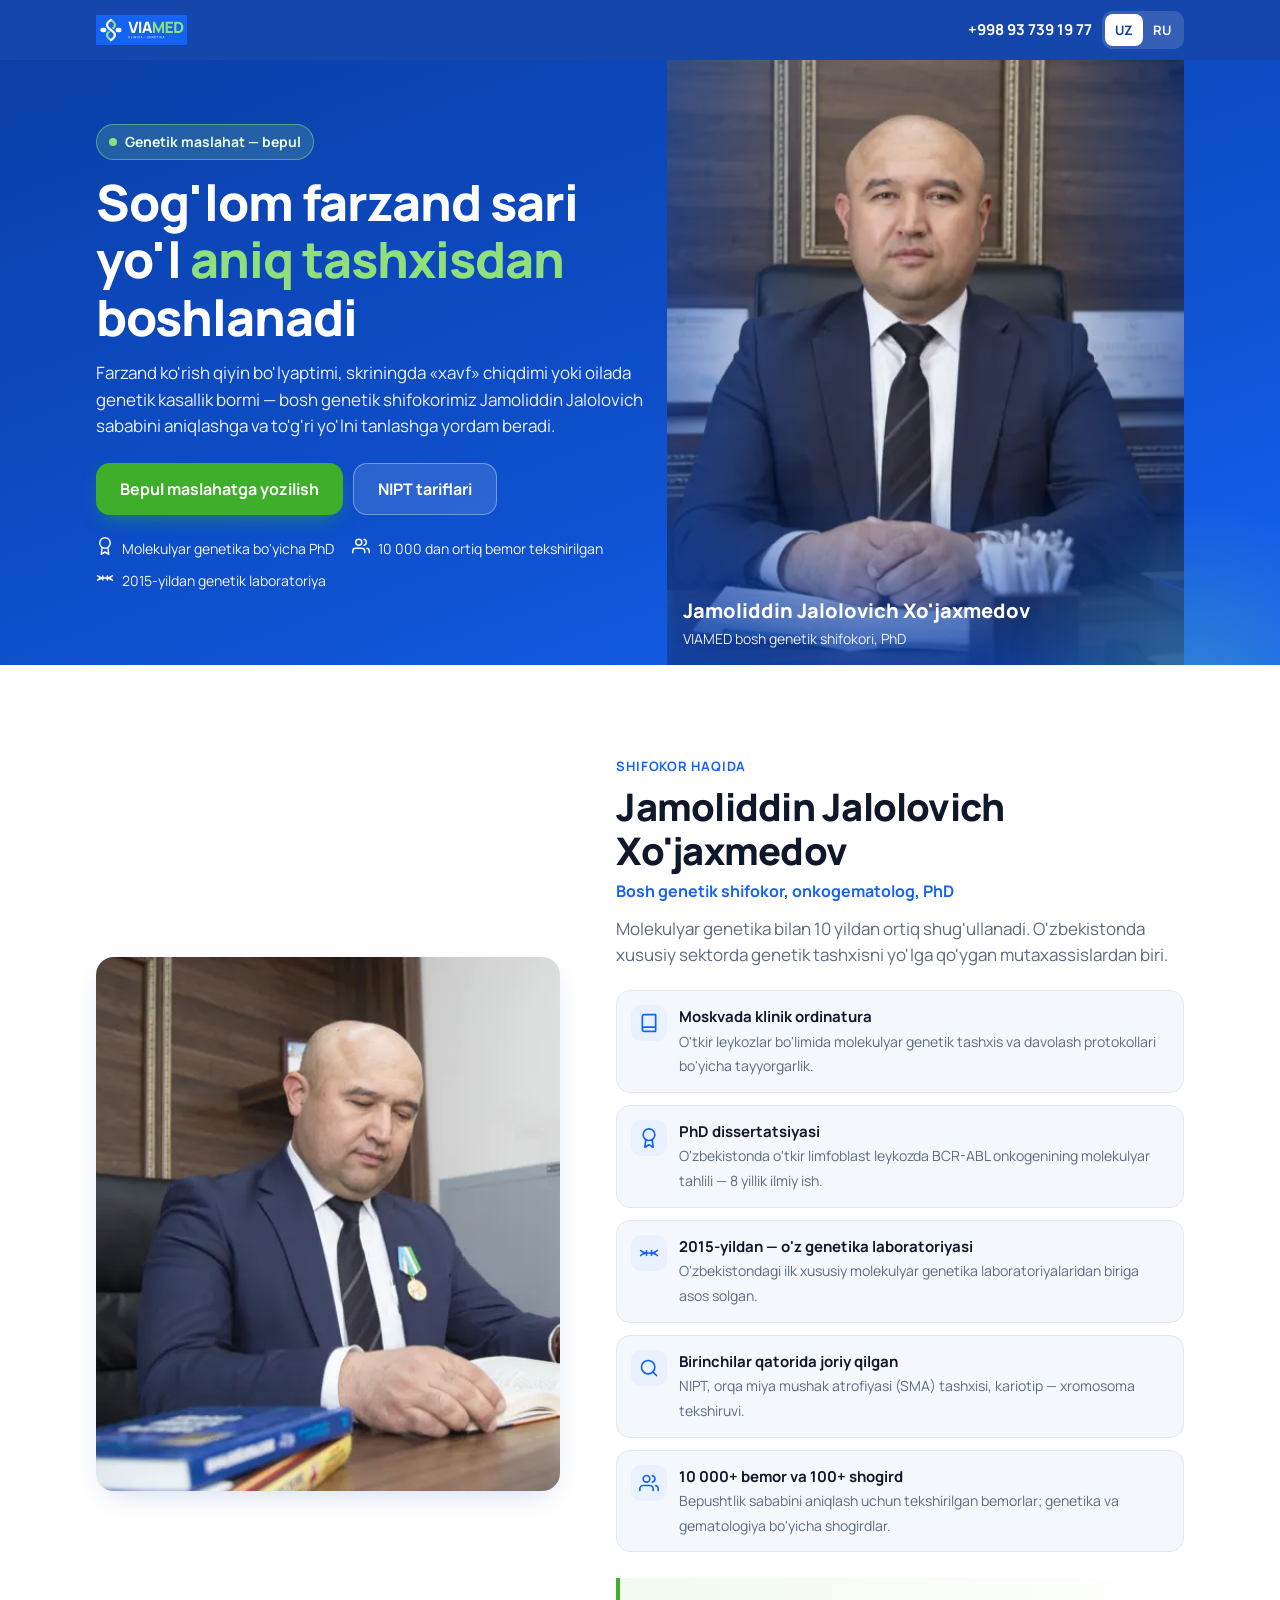
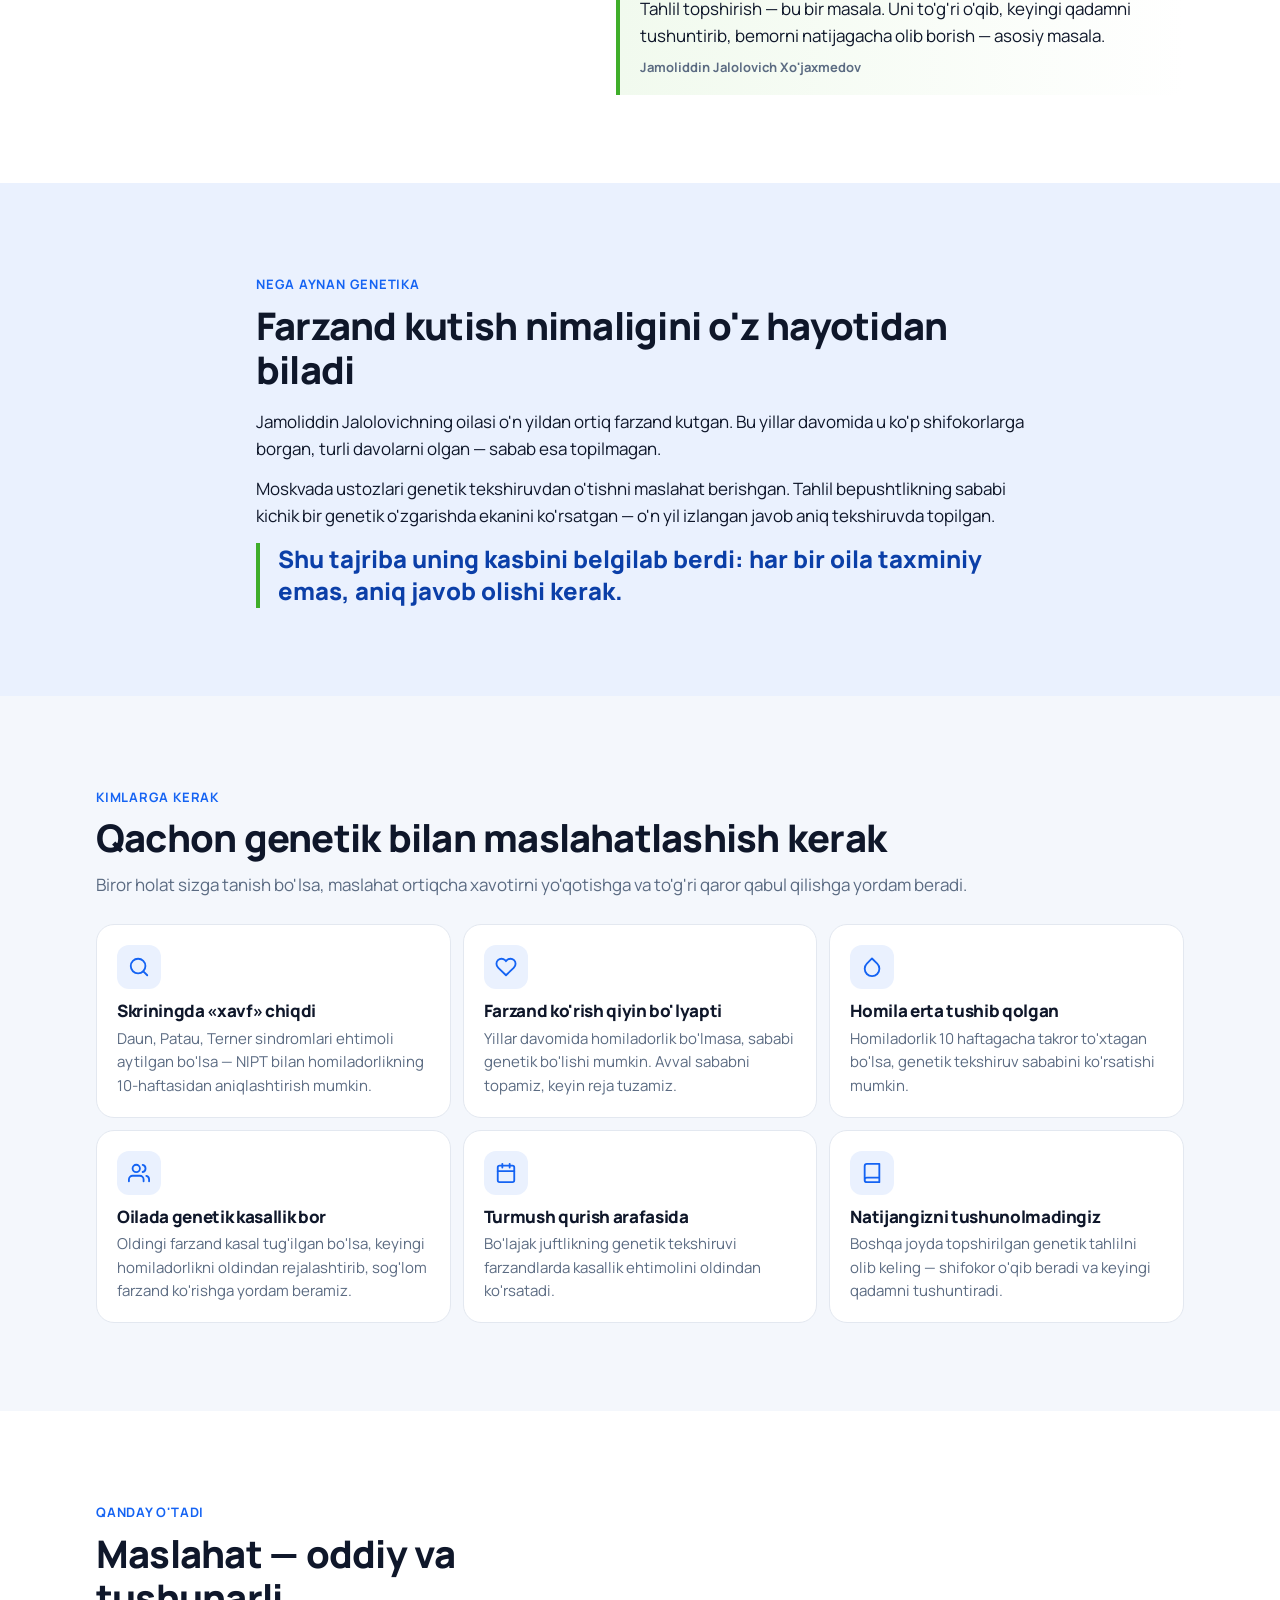
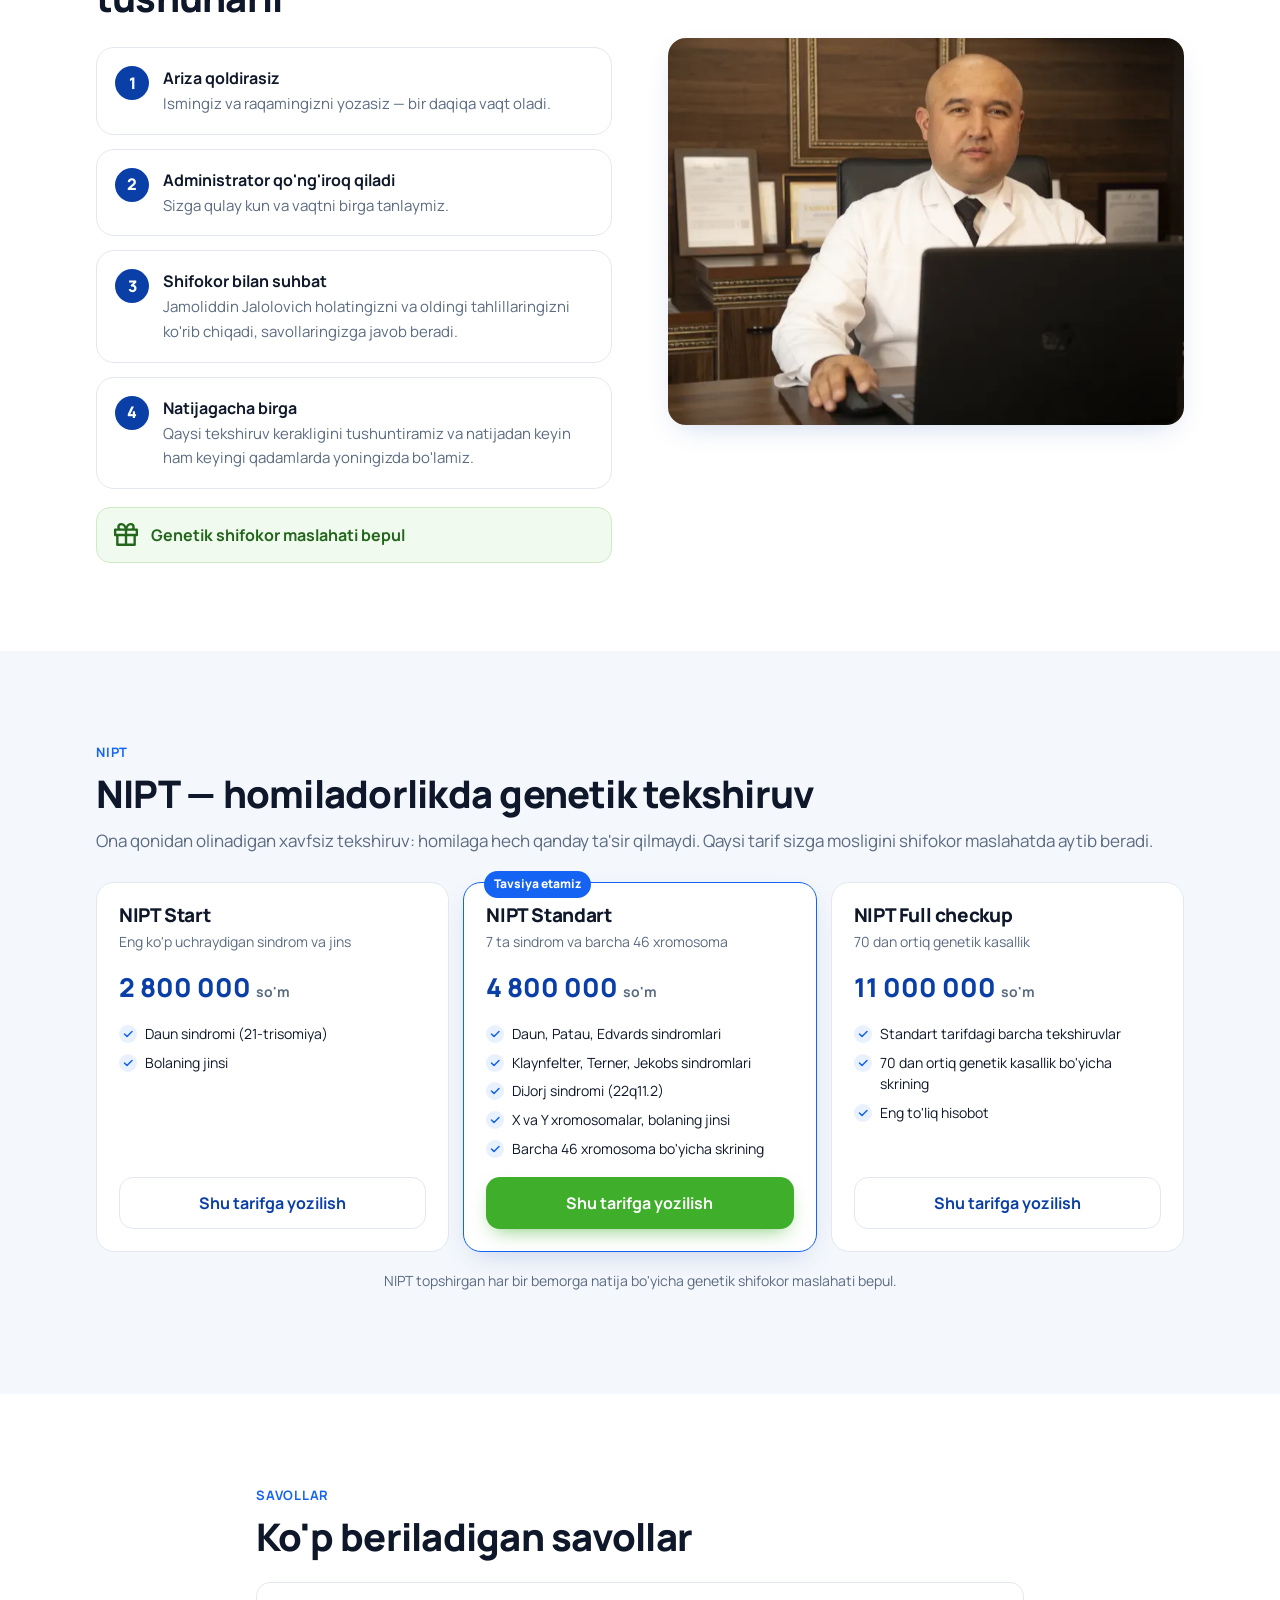
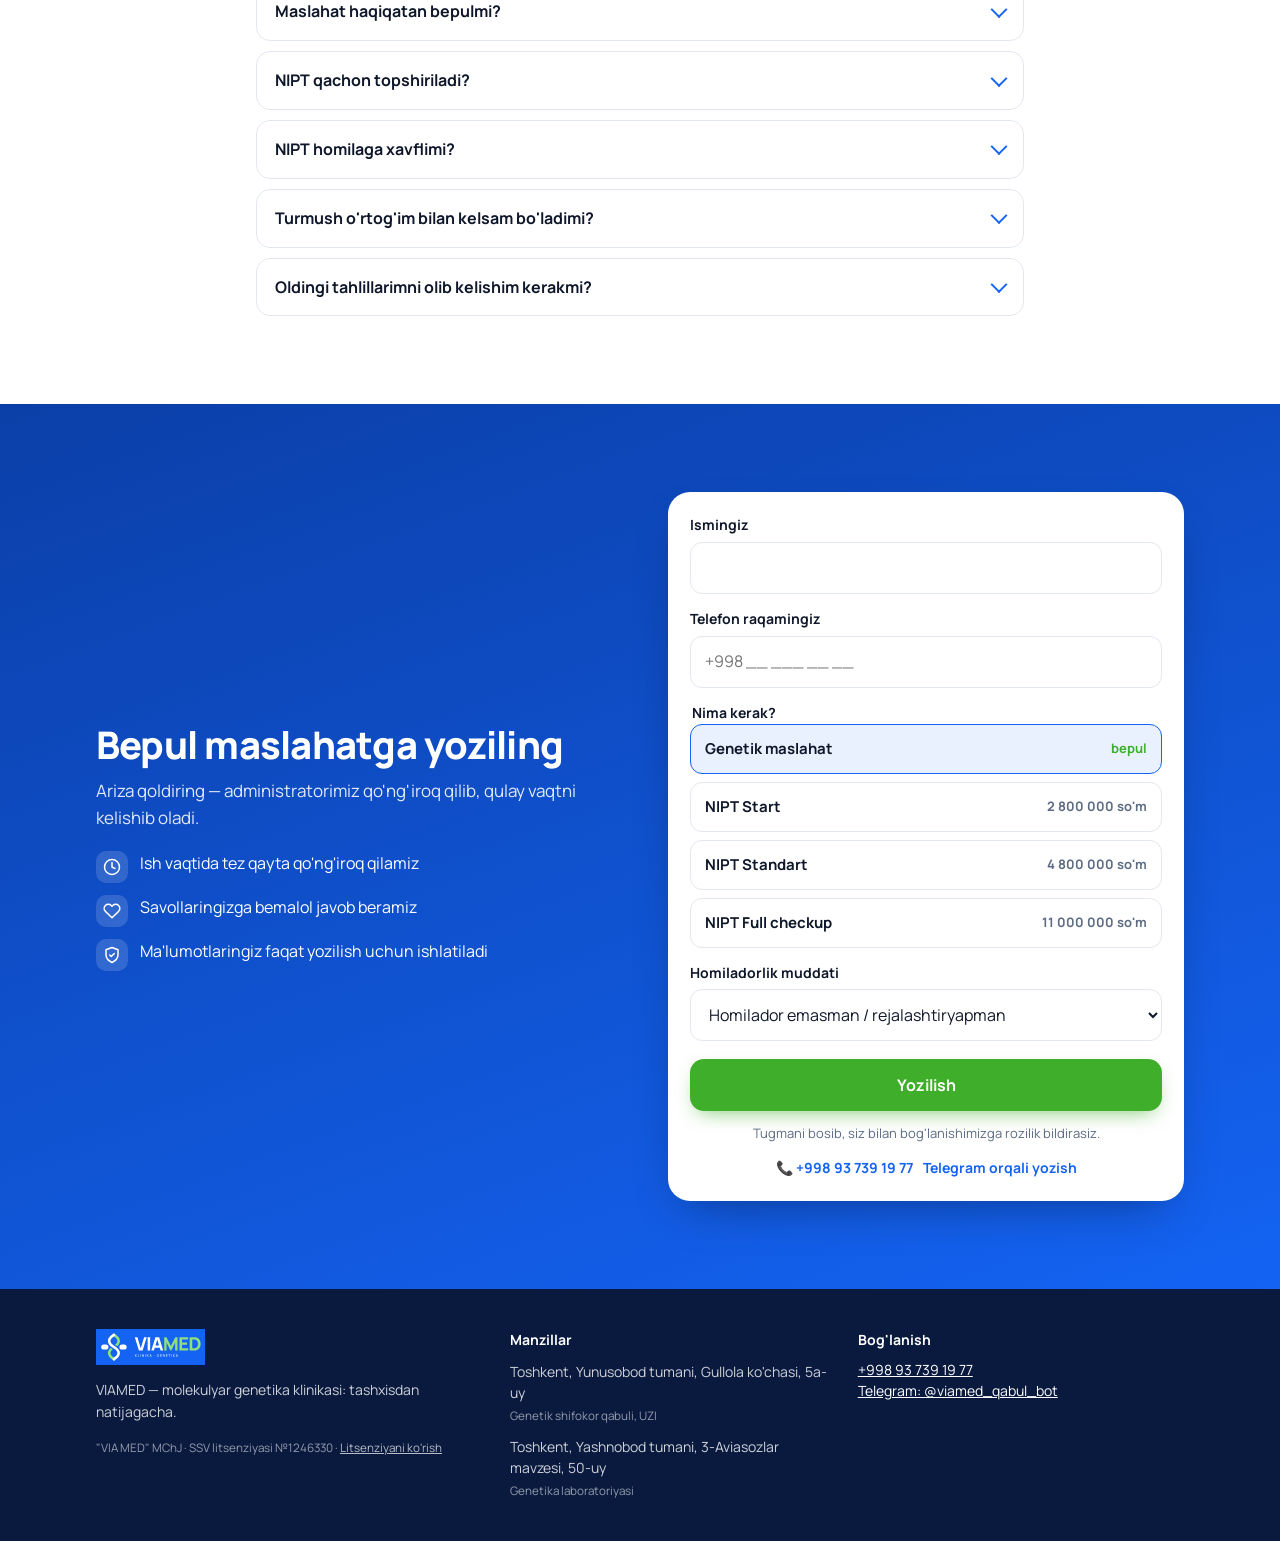
==== genetik/index.html @ ebda7f3e "Genetik maslahat landing (shifokor ko'rib chiqishi uchun, noindex) Co-Authored-By: Claude Opus 5.5 <" ====
<!doctype html>
<html lang="uz">
<head>
<meta charset="utf-8">
<meta name="viewport" content="width=device-width,initial-scale=1,viewport-fit=cover">
<title>Bepul genetik maslahat va NIPT | VIAMED</title>
<meta name="description" content="Bosh genetik shifokor Jamoliddin Jalolovich Xo'jaxmedov bilan bepul genetik maslahat. Homiladorlikda NIPT — ona qonidan olinadigan xavfsiz genetik tekshiruv.">
<meta name="robots" content="noindex, nofollow">
<meta name="theme-color" content="#0B3FA8">
<meta property="og:type" content="website">
<meta property="og:title" content="Bepul genetik maslahat — VIAMED">
<meta property="og:description" content="Bosh genetik shifokor bilan maslahat va NIPT tekshiruviga yoziling.">
<meta property="og:image" content="https://viamed-clinic.github.io/genetik/img/og.jpg">
<link rel="icon" href="favicon.svg" type="image/svg+xml">
<link rel="preload" as="font" type="font/woff2" href="fonts/manrope-latin-800-normal.woff2" crossorigin>
<link rel="preload" as="image" href="img/jj-coat-600.webp" media="(max-width:959px)">
<link rel="stylesheet" href="styles.css">
</head>
<body>

<header class="top">
  <div class="wrap">
    <a class="logo" href="#" aria-label="VIAMED"><img src="viamed-logo-gorizontal-oq.svg" alt="VIAMED" width="92" height="30"></a>
    <div class="top-r">
      <a class="top-phone" href="tel:+998937391977">+998 93 739 19 77</a>
      <div class="lang" role="group" aria-label="Til / Язык">
        <button type="button" data-lang="uz" aria-pressed="true">UZ</button>
        <button type="button" data-lang="ru" aria-pressed="false">RU</button>
      </div>
    </div>
  </div>
</header>

<main>
<section class="hero">
  <div class="wrap hero-grid">
    <div class="hero-photo">
      <picture>
        <source media="(min-width:960px)" srcset="img/jj-desk-900.webp 900w, img/jj-desk-1600.webp 1600w" sizes="50vw">
        <img src="img/jj-coat-600.webp" srcset="img/jj-coat-600.webp 600w, img/jj-coat-900.webp 900w" sizes="100vw" alt="" data-i18n-alt="photo_alt" width="600" height="974" fetchpriority="high">
      </picture>
      <div class="hero-name"><b data-i18n="full_name"></b><span data-i18n="hero_role"></span></div>
    </div>
    <div class="hero-copy">
      <span class="badge-free"><i></i><span data-i18n="hero_badge"></span></span>
      <h1 data-i18n-html="hero_h1"></h1>
      <p class="sub" data-i18n="hero_sub"></p>
      <div class="hero-cta">
        <a class="btn btn-primary" href="#yozilish" data-plan="consult" data-i18n="cta_consult"></a>
        <a class="btn btn-ghost" href="#nipt" data-i18n="cta_nipt"></a>
      </div>
      <ul class="hero-facts" data-i18n-list="hero_facts"></ul>
    </div>
  </div>
</section>

<section class="doc" id="shifokor">
  <div class="wrap doc-grid">
    <div class="doc-photo"><img src="img/jj-reading-700.webp" srcset="img/jj-reading-700.webp 700w, img/jj-reading-1200.webp 1200w" sizes="(min-width:960px) 45vw, 100vw" alt="" data-i18n-alt="photo_alt" loading="lazy" width="700" height="513"></div>
    <div>
      <span class="eyebrow" data-i18n="doc_eyebrow"></span>
      <h2 style="margin-top:8px" data-i18n="full_name"></h2>
      <p class="doc-title" data-i18n="doc_title"></p>
      <p class="lead" data-i18n="doc_lead"></p>
      <ul class="creds" id="creds"></ul>
      <blockquote class="quote" id="quote" hidden><span data-i18n="doc_quote"></span><small data-i18n="doc_quote_by"></small></blockquote>
    </div>
  </div>
</section>

<section class="story" id="tarix">
  <div class="wrap story-in">
    <span class="eyebrow" data-i18n="story_eyebrow"></span>
    <h2 style="margin-top:8px" data-i18n="story_h2"></h2>
    <div class="story-text" id="story"></div>
  </div>
</section>

<section class="who" id="kimga">
  <div class="wrap">
    <span class="eyebrow" data-i18n="who_eyebrow"></span>
    <h2 style="margin-top:8px" data-i18n="who_h2"></h2>
    <p class="lead" data-i18n="who_lead"></p>
    <div class="cards" id="who-cards"></div>
  </div>
</section>

<section class="consult" id="maslahat">
  <div class="wrap consult-grid">
    <div>
      <span class="eyebrow" data-i18n="steps_eyebrow"></span>
      <h2 style="margin-top:8px" data-i18n="steps_h2"></h2>
      <ol class="steps" id="steps"></ol>
      <div class="free-box">
        <svg width="26" height="26" viewBox="0 0 24 24" fill="none" stroke="currentColor" stroke-width="2.2" stroke-linecap="round" stroke-linejoin="round" aria-hidden="true"><path d="M20 12v9H4v-9M2 7h20v5H2zM12 21V7M12 7H7.5a2.5 2.5 0 1 1 0-5C11 2 12 7 12 7zM12 7h4.5a2.5 2.5 0 1 0 0-5C13 2 12 7 12 7z"/></svg>
        <span data-i18n="free_box"></span>
      </div>
    </div>
    <div class="consult-photo"><img src="img/jj-laptop-700.webp" srcset="img/jj-laptop-700.webp 700w, img/jj-laptop-1200.webp 1200w" sizes="(min-width:960px) 45vw, 100vw" alt="" data-i18n-alt="photo_alt" loading="lazy" width="700" height="572"></div>
  </div>
</section>

<section class="plans" id="nipt">
  <div class="wrap">
    <span class="eyebrow">NIPT</span>
    <h2 style="margin-top:8px" data-i18n="plans_h2"></h2>
    <p class="lead" data-i18n="plans_lead"></p>
    <div class="plan-grid" id="plan-grid"></div>
    <p class="plans-note" data-i18n="plans_note"></p>
  </div>
</section>

<section class="faq" id="savollar">
  <div class="wrap" style="max-width:800px">
    <span class="eyebrow" data-i18n="faq_eyebrow"></span>
    <h2 style="margin-top:8px" data-i18n="faq_h2"></h2>
    <div class="faq-list" id="faq"></div>
  </div>
</section>

<section class="book" id="yozilish">
  <div class="wrap book-grid">
    <div>
      <h2 data-i18n="form_h2"></h2>
      <p class="lead" data-i18n="form_lead"></p>
      <ul class="book-points" data-i18n-list="form_points"></ul>
    </div>
    <div class="form" id="form-box">
      <form id="lead-form" novalidate>
        <div class="alert" id="form-alert" role="alert"></div>
        <div class="field" id="f-name">
          <label for="name" data-i18n="f_name"></label>
          <input id="name" name="name" autocomplete="given-name" maxlength="80" required>
          <span class="err" data-i18n="e_name"></span>
        </div>
        <div class="field" id="f-phone">
          <label for="phone" data-i18n="f_phone"></label>
          <input id="phone" name="phone" type="tel" inputmode="tel" autocomplete="tel" placeholder="+998 __ ___ __ __" maxlength="19" required>
          <span class="err" data-i18n="e_phone"></span>
        </div>
        <fieldset class="field">
          <legend data-i18n="f_plan"></legend>
          <div class="chips" id="plan-chips"></div>
        </fieldset>
        <div class="field">
          <label for="week" data-i18n="f_week"></label>
          <select id="week" name="week"></select>
        </div>
        <div class="hp" aria-hidden="true"><label>Website <input name="website" tabindex="-1" autocomplete="off"></label></div>
        <button class="btn btn-primary" type="submit" id="submit" data-i18n="f_submit"></button>
        <p class="note" data-i18n="f_note"></p>
      </form>
      <div class="form-msg" role="status" aria-live="polite">
        <div class="ok"><svg width="34" height="34" viewBox="0 0 24 24" fill="none" stroke="currentColor" stroke-width="2.6" stroke-linecap="round" stroke-linejoin="round" aria-hidden="true"><path d="M5 12l5 5L20 7"/></svg></div>
        <h3 id="ok-title"></h3>
        <p data-i18n="ok_text"></p>
      </div>
      <div class="form-alt">
        <a href="tel:+998937391977">📞 +998 93 739 19 77</a>
        <a href="https://t.me/viamed_qabul_bot?start=genetik" target="_blank" rel="noopener" data-i18n="alt_tg"></a>
      </div>
    </div>
  </div>
</section>
</main>

<footer>
  <div class="wrap f-grid">
    <div>
      <img src="viamed-logo-gorizontal-oq.svg" alt="VIAMED" width="110" height="36" style="height:36px;width:auto" loading="lazy">
      <p data-i18n="foot_about"></p>
      <small>"VIA MED" MChJ · <span data-i18n="foot_license"></span> №1246330 · <a href="../landing/litsenziya.pdf" target="_blank" rel="noopener" data-i18n="foot_license_link"></a></small>
    </div>
    <div class="addr" id="addr"></div>
    <div>
      <b data-i18n="foot_contact"></b>
      <p style="margin:8px 0 0"><a href="tel:+998937391977">+998 93 739 19 77</a><br><a href="https://t.me/viamed_qabul_bot?start=genetik" target="_blank" rel="noopener">Telegram: @viamed_qabul_bot</a></p>
    </div>
  </div>
</footer>

<div class="sticky" id="sticky">
  <a class="btn btn-call" href="tel:+998937391977" aria-label="Qo'ng'iroq"><svg width="22" height="22" viewBox="0 0 24 24" fill="none" stroke="currentColor" stroke-width="2.2" stroke-linecap="round" stroke-linejoin="round" aria-hidden="true"><path d="M22 16.9v3a2 2 0 0 1-2.2 2 19.8 19.8 0 0 1-8.6-3.1 19.5 19.5 0 0 1-6-6A19.8 19.8 0 0 1 2.1 4.2 2 2 0 0 1 4.1 2h3a2 2 0 0 1 2 1.7c.1.9.4 1.8.7 2.7a2 2 0 0 1-.5 2.1L8 9.8a16 16 0 0 0 6 6l1.3-1.3a2 2 0 0 1 2.1-.4c.9.3 1.8.6 2.7.7a2 2 0 0 1 1.7 2z"/></svg></a>
  <a class="btn btn-primary" href="#yozilish" data-plan="consult" data-i18n="sticky_cta"></a>
</div>

<script>window.REVIEW_MODE=true /* shifokor ko'rib chiqishi uchun: forma ariza yubormaydi. Tasdiqdan keyin olib tashlang */</script>
<script src="content.js"></script>
<script src="app.js"></script>
</body>
</html>
---- genetik/styles.css ----
@font-face{font-family:Manrope;font-weight:400;font-display:swap;src:url(fonts/manrope-latin-400-normal.woff2) format("woff2");unicode-range:U+0000-00FF,U+0131,U+0152-0153,U+02BB-02BC,U+02C6,U+02DA,U+02DC,U+2000-206F,U+20AC,U+2122,U+2191,U+2193,U+2212,U+2215}
@font-face{font-family:Manrope;font-weight:700;font-display:swap;src:url(fonts/manrope-latin-700-normal.woff2) format("woff2");unicode-range:U+0000-00FF,U+0131,U+0152-0153,U+02BB-02BC,U+02C6,U+02DA,U+02DC,U+2000-206F,U+20AC,U+2122,U+2191,U+2193,U+2212,U+2215}
@font-face{font-family:Manrope;font-weight:800;font-display:swap;src:url(fonts/manrope-latin-800-normal.woff2) format("woff2");unicode-range:U+0000-00FF,U+0131,U+0152-0153,U+02BB-02BC,U+02C6,U+02DA,U+02DC,U+2000-206F,U+20AC,U+2122,U+2191,U+2193,U+2212,U+2215}
@font-face{font-family:Manrope;font-weight:400;font-display:swap;src:url(fonts/manrope-cyrillic-400-normal.woff2) format("woff2");unicode-range:U+0301,U+0400-045F,U+0490-0491,U+04B0-04B1,U+2116}
@font-face{font-family:Manrope;font-weight:700;font-display:swap;src:url(fonts/manrope-cyrillic-700-normal.woff2) format("woff2");unicode-range:U+0301,U+0400-045F,U+0490-0491,U+04B0-04B1,U+2116}
@font-face{font-family:Manrope;font-weight:800;font-display:swap;src:url(fonts/manrope-cyrillic-800-normal.woff2) format("woff2");unicode-range:U+0301,U+0400-045F,U+0490-0491,U+04B0-04B1,U+2116}

:root{--navy:#0B3FA8;--blue:#1463F3;--green:#3FAE2A;--mint:#8FE07C;--ink:#0F172A;--muted:#5B6B82;--line:#E3E8F0;--soft:#F4F7FC;--tint:#EAF1FE;--r:18px;--shadow:0 10px 30px -12px rgba(11,63,168,.25)}
*{box-sizing:border-box}
html{scroll-behavior:smooth;-webkit-text-size-adjust:100%}
body{margin:0;font-family:Manrope,system-ui,-apple-system,"Segoe UI",sans-serif;color:var(--ink);background:#fff;line-height:1.55;font-size:16px}
img{max-width:100%;display:block}
a{color:var(--blue)}
.wrap{max-width:1120px;margin:0 auto;padding:0 16px}
h1,h2,h3{line-height:1.15;margin:0;letter-spacing:-.02em}
h2{font-size:clamp(26px,5.2vw,38px);font-weight:800}
.eyebrow{display:inline-block;font-size:13px;font-weight:700;letter-spacing:.06em;text-transform:uppercase;color:var(--blue)}
.lead{color:var(--muted);font-size:17px;margin:12px 0 0}
section{padding:64px 0}
.btn{display:inline-flex;align-items:center;justify-content:center;gap:8px;min-height:52px;padding:0 24px;border-radius:14px;border:0;font:inherit;font-weight:700;font-size:16px;cursor:pointer;text-decoration:none;transition:transform .15s,box-shadow .15s,background .15s}
.btn:active{transform:translateY(1px)}
.btn-primary{background:var(--green);color:#fff;box-shadow:0 8px 20px -8px rgba(63,174,42,.7)}
.btn-primary:hover{background:#369624}
.btn-ghost{background:rgba(255,255,255,.12);color:#fff;border:1px solid rgba(255,255,255,.35)}
.btn-ghost:hover{background:rgba(255,255,255,.2)}
.btn-outline{background:#fff;color:var(--navy);border:1.5px solid var(--line)}
.btn-outline:hover{border-color:var(--blue)}
:focus-visible{outline:3px solid var(--mint);outline-offset:2px}

/* header */
.top{position:sticky;top:0;z-index:20;background:rgba(11,63,168,.96);backdrop-filter:saturate(1.4) blur(8px)}
.top .wrap{display:flex;align-items:center;justify-content:space-between;height:60px;gap:12px}
.top .logo img{height:30px;width:auto}
.top-r{display:flex;align-items:center;gap:10px}
.lang{display:flex;background:rgba(255,255,255,.14);border-radius:10px;padding:3px}
.lang button{border:0;background:none;color:#fff;font:inherit;font-size:13px;font-weight:700;padding:6px 10px;border-radius:8px;cursor:pointer;min-height:32px}
.lang button[aria-pressed=true]{background:#fff;color:var(--navy)}
.top-phone{color:#fff;font-weight:700;text-decoration:none;font-size:15px;display:none}

/* hero */
.hero{background:linear-gradient(160deg,var(--navy) 0%,#0E4FCB 55%,var(--blue) 100%);color:#fff;padding:0;overflow:hidden;position:relative}
.hero::after{content:"";position:absolute;inset:auto -10% -40% auto;width:420px;height:420px;border-radius:50%;background:radial-gradient(circle,rgba(143,224,124,.25),transparent 65%);pointer-events:none}
.hero-grid{display:grid;gap:0}
.hero-photo{position:relative;margin:0 -16px;height:min(46vh,380px);overflow:hidden}
.hero-photo img{width:100%;height:100%;object-fit:cover;object-position:50% 12%}
.hero-photo::after{content:"";position:absolute;inset:0;background:linear-gradient(180deg,transparent 55%,rgba(11,63,168,.95) 100%)}
.hero-name{position:absolute;left:16px;right:16px;bottom:14px;z-index:1}
.hero-name b{display:block;font-size:20px;font-weight:800}
.hero-name span{font-size:14px;opacity:.9}
.hero-copy{padding:22px 0 40px;position:relative;z-index:1}
.badge-free{display:inline-flex;align-items:center;gap:8px;background:rgba(143,224,124,.18);border:1px solid rgba(143,224,124,.5);color:#E9FFE3;font-weight:700;font-size:14px;padding:6px 12px;border-radius:999px}
.badge-free i{width:8px;height:8px;border-radius:50%;background:var(--mint);display:inline-block}
.hero h1{font-size:clamp(27px,7vw,50px);font-weight:800;margin:14px 0 0}
.hero h1 em{font-style:normal;color:var(--mint)}
.hero p.sub{font-size:17px;opacity:.92;margin:14px 0 0;max-width:560px}
.hero-cta{display:flex;flex-direction:column;gap:10px;margin-top:24px}
.hero-facts{display:flex;flex-wrap:wrap;gap:8px 18px;margin:22px 0 0;padding:0;list-style:none;font-size:14px;opacity:.95}
.hero-facts li{display:flex;align-items:center;gap:8px}
.hero-facts svg{flex:none}

/* doctor */
.doc{background:#fff}
.doc-grid{display:grid;gap:28px}
.doc-photo{border-radius:var(--r);overflow:hidden;box-shadow:var(--shadow);aspect-ratio:4/3.3}
.doc-photo img{width:100%;height:100%;object-fit:cover;object-position:40% 30%}
.creds{display:grid;gap:12px;margin:22px 0 0;padding:0;list-style:none}
.creds li{display:flex;gap:12px;align-items:flex-start;background:var(--soft);border:1px solid var(--line);border-radius:14px;padding:14px}
.creds .ic{flex:none;width:36px;height:36px;border-radius:10px;background:var(--tint);display:grid;place-items:center;color:var(--blue)}
.creds b{display:block;font-size:15px}
.creds span{font-size:14px;color:var(--muted)}
.quote{margin:26px 0 0;padding:18px 20px;border-left:4px solid var(--green);background:linear-gradient(90deg,#F1FAEE,transparent);border-radius:0 14px 14px 0;font-size:17px;font-weight:500}
.quote small{display:block;margin-top:8px;color:var(--muted);font-size:13px;font-weight:700}

.doc-title{margin:6px 0 0;font-weight:700;color:var(--blue)}

/* story */
.story{background:var(--tint)}
.story-in{max-width:800px}
.story-text{margin-top:18px;display:grid;gap:14px;font-size:17px}
.story-text p{margin:0}
.story-text .pull{font-size:clamp(19px,4.4vw,24px);font-weight:800;color:var(--navy);line-height:1.35;padding-left:18px;border-left:4px solid var(--green)}

/* who */
.who{background:var(--soft)}
.cards{display:grid;gap:12px;margin-top:26px}
.card{background:#fff;border:1px solid var(--line);border-radius:var(--r);padding:20px}
.card h3{font-size:17px;font-weight:800;margin:12px 0 6px}
.card p{margin:0;color:var(--muted);font-size:15px}
.card .ic{width:44px;height:44px;border-radius:12px;background:var(--tint);color:var(--blue);display:grid;place-items:center}

/* consult */
.steps{display:grid;gap:14px;margin:28px 0 0;padding:0;list-style:none;counter-reset:s}
.steps li{position:relative;padding:18px 18px 18px 66px;border-radius:var(--r);border:1px solid var(--line);background:#fff}
.steps li::before{counter-increment:s;content:counter(s);position:absolute;left:18px;top:18px;width:34px;height:34px;border-radius:50%;background:var(--navy);color:#fff;font-weight:800;display:grid;place-items:center}
.steps b{display:block;font-size:16px}
.steps span{color:var(--muted);font-size:15px}
.consult-grid{display:grid;gap:28px;align-items:center}
.consult-photo{border-radius:var(--r);overflow:hidden;aspect-ratio:4/3;box-shadow:var(--shadow)}
.consult-photo img{width:100%;height:100%;object-fit:cover;object-position:55% 30%}
.free-box{margin-top:18px;display:flex;gap:12px;align-items:center;background:#F1FAEE;border:1px solid #CDEBC5;border-radius:14px;padding:14px 16px;font-weight:700;color:#21661A}

/* plans */
.plans{background:var(--soft)}
.plan-grid{display:grid;gap:14px;margin-top:28px}
.plan{background:#fff;border:1.5px solid var(--line);border-radius:var(--r);padding:22px;display:flex;flex-direction:column;position:relative}
.plan.feat{border-color:var(--blue);box-shadow:var(--shadow)}
.plan .tag{position:absolute;top:-12px;left:20px;background:var(--blue);color:#fff;font-size:12px;font-weight:800;padding:4px 10px;border-radius:999px}
.plan h3{font-size:19px;font-weight:800}
.plan .tl{color:var(--muted);font-size:14px;margin-top:4px}
.plan .price{font-size:26px;font-weight:800;color:var(--navy);margin:14px 0 4px}
.plan .price small{font-size:14px;font-weight:700;color:var(--muted)}
.plan ul{list-style:none;padding:0;margin:12px 0 18px;display:grid;gap:7px;font-size:14px}
.plan li{display:flex;gap:8px}
.plan li::before{content:"";flex:none;width:18px;height:18px;margin-top:2px;border-radius:50%;background:var(--tint) url("data:image/svg+xml,%3Csvg xmlns='http://www.w3.org/2000/svg' viewBox='0 0 24 24' fill='none' stroke='%231463F3' stroke-width='3' stroke-linecap='round' stroke-linejoin='round'%3E%3Cpath d='M5 12l5 5L20 7'/%3E%3C/svg%3E") center/12px no-repeat}
.plan .btn{margin-top:auto}
.plans-note{margin-top:18px;color:var(--muted);font-size:14px;text-align:center}

/* faq */
.faq-list{margin-top:24px;display:grid;gap:10px}
details{border:1px solid var(--line);border-radius:14px;background:#fff}
summary{cursor:pointer;list-style:none;padding:16px 48px 16px 18px;font-weight:700;position:relative}
summary::-webkit-details-marker{display:none}
summary::after{content:"";position:absolute;right:18px;top:50%;width:10px;height:10px;border-right:2.5px solid var(--blue);border-bottom:2.5px solid var(--blue);transform:translateY(-70%) rotate(45deg);transition:transform .2s}
details[open] summary::after{transform:translateY(-30%) rotate(-135deg)}
details p{margin:0;padding:0 18px 16px;color:var(--muted)}

/* form */
.book{background:linear-gradient(160deg,var(--navy),var(--blue));color:#fff}
.book-grid{display:grid;gap:26px}
.book h2{color:#fff}
.book .lead{color:rgba(255,255,255,.88)}
.form{background:#fff;color:var(--ink);border-radius:22px;padding:22px;box-shadow:0 20px 50px -20px rgba(0,0,0,.4)}
.field{display:grid;gap:6px;margin-bottom:14px}
.field label,.field legend{font-weight:700;font-size:14px}
.field input,.field select{width:100%;min-height:52px;border:1.5px solid var(--line);border-radius:12px;padding:0 14px;font:inherit;font-size:16px;color:var(--ink);background:#fff}
.field input:focus,.field select:focus{border-color:var(--blue);outline:none;box-shadow:0 0 0 4px var(--tint)}
.field .err{color:#C62828;font-size:13px;display:none}
.field.bad input{border-color:#E57373}
.field.bad .err{display:block}
fieldset.field{border:0;padding:0;margin:0 0 14px}
.chips{display:grid;gap:8px}
.chip{position:relative}
.chip input{position:absolute;opacity:0;inset:0;width:100%;height:100%;margin:0;cursor:pointer}
.chip span{display:flex;align-items:center;justify-content:space-between;gap:10px;min-height:50px;padding:10px 14px;border:1.5px solid var(--line);border-radius:12px;font-weight:700;font-size:15px}
.chip span small{font-weight:700;color:var(--muted);font-size:13px;white-space:nowrap}
.chip input:checked+span{border-color:var(--blue);background:var(--tint)}
.chip input:focus-visible+span{outline:3px solid var(--mint);outline-offset:2px}
.chip .free{color:var(--green)}
.hp{position:absolute;left:-9999px;width:1px;height:1px;overflow:hidden}
.form .btn{width:100%;margin-top:4px}
.form .note{font-size:13px;color:var(--muted);margin:12px 0 0;text-align:center}
.form-msg{display:none;text-align:center;padding:20px 6px}
.form-msg .ok{width:64px;height:64px;border-radius:50%;background:#EAF7E6;color:var(--green);display:grid;place-items:center;margin:0 auto 14px}
.form-msg h3{font-size:22px;font-weight:800}
.form-msg p{color:var(--muted);margin:10px 0 0}
.form.sent form{display:none}
.form.sent .form-msg{display:block}
.form-alt{margin-top:14px;display:flex;gap:10px;flex-wrap:wrap;justify-content:center;font-size:14px}
.form-alt a{font-weight:700;text-decoration:none}
.alert{display:none;margin:0 0 12px;padding:12px 14px;border-radius:12px;background:#FDECEA;color:#9B1C1C;font-size:14px}
.alert.show{display:block}

.book-points{list-style:none;padding:0;margin:20px 0 0;display:grid;gap:12px}
.book-points li{display:flex;gap:12px;align-items:flex-start}
.book-points .ic{flex:none;width:32px;height:32px;border-radius:10px;background:rgba(255,255,255,.15);display:grid;place-items:center}

/* footer */
footer{background:#0A1A3F;color:rgba(255,255,255,.8);padding:40px 0 100px;font-size:14px}
footer .f-grid{display:grid;gap:22px}
footer b{color:#fff}
footer a{color:#fff}
footer .addr{display:grid;gap:10px}
footer small{opacity:.7}

/* sticky mobile CTA */
.sticky{position:fixed;left:0;right:0;bottom:0;z-index:30;padding:10px 16px calc(10px + env(safe-area-inset-bottom));background:rgba(255,255,255,.96);border-top:1px solid var(--line);display:flex;gap:10px;transform:translateY(110%);transition:transform .25s}
.sticky.show{transform:none}
.sticky .btn{flex:1;min-height:48px}
.sticky .btn-call{flex:none;width:48px;padding:0;background:var(--tint);color:var(--navy)}

.todo{background:#FFF4C2;outline:1px dashed #C9A100}

@media (min-width:720px){
  .top-phone{display:inline}
  .hero-cta{flex-direction:row}
  .cards{grid-template-columns:repeat(2,1fr)}
  .plan-grid{grid-template-columns:repeat(3,1fr);align-items:stretch}
  .chips.two{grid-template-columns:1fr 1fr}
  footer .f-grid{grid-template-columns:1.2fr 1fr 1fr}
}
@media (min-width:960px){
  section{padding:88px 0}
  .hero-grid{grid-template-columns:1.05fr .95fr;align-items:end;min-height:600px}
  .hero-copy{padding:64px 0 72px;order:-1}
  .hero-photo{margin:0;height:auto;align-self:stretch}
  .hero-photo img{object-position:50% 20%}
  .hero-photo::after{background:linear-gradient(90deg,rgba(11,63,168,.55) 0%,transparent 30%,transparent 70%,rgba(11,63,168,.5) 100%),linear-gradient(180deg,transparent 70%,rgba(11,63,168,.85) 100%)}
  .doc-grid{grid-template-columns:.9fr 1.1fr;align-items:center;gap:56px}
  .doc-photo{aspect-ratio:4/4.6}
  .consult-grid{grid-template-columns:1fr 1fr;gap:56px}
  .cards{grid-template-columns:repeat(3,1fr)}
  .book-grid{grid-template-columns:1fr 1fr;gap:56px;align-items:center}
  .sticky{display:none}
  footer{padding-bottom:40px}
}
@media (prefers-reduced-motion:reduce){*{scroll-behavior:auto!important;transition:none!important}}
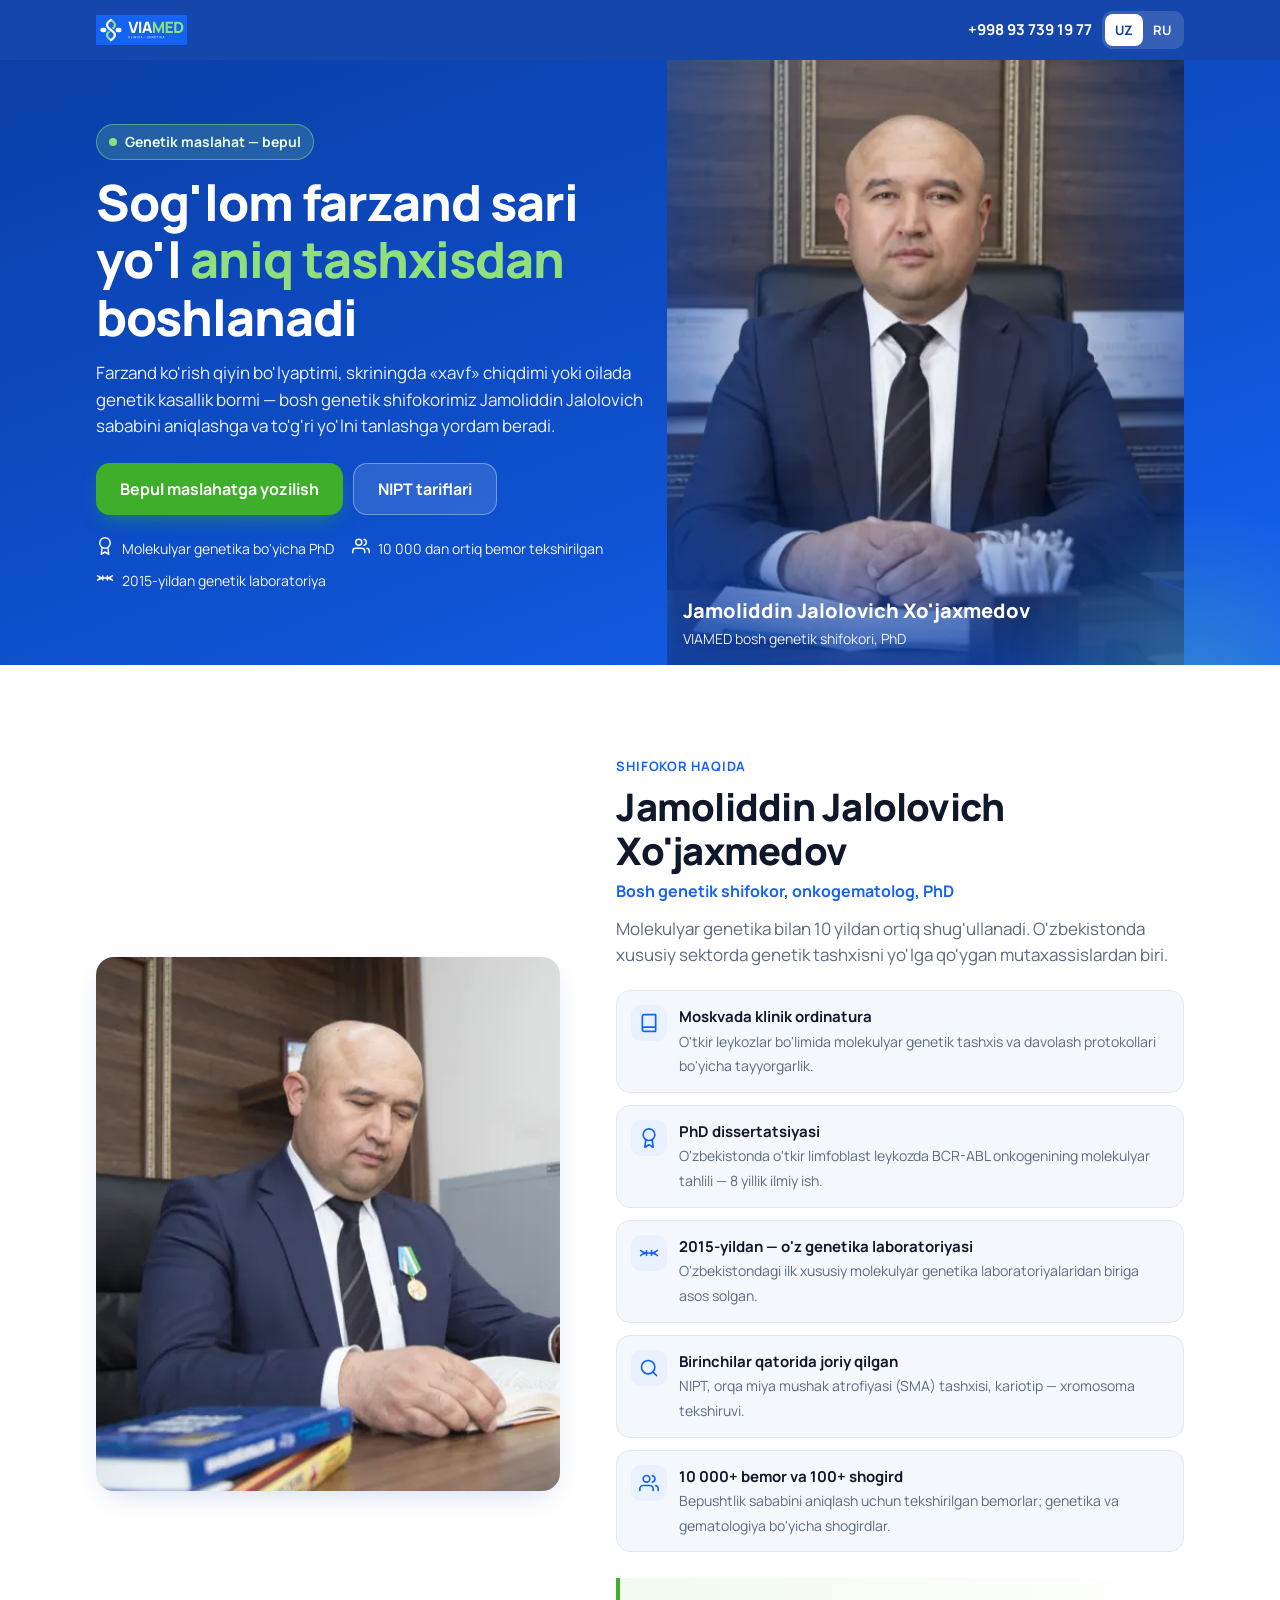
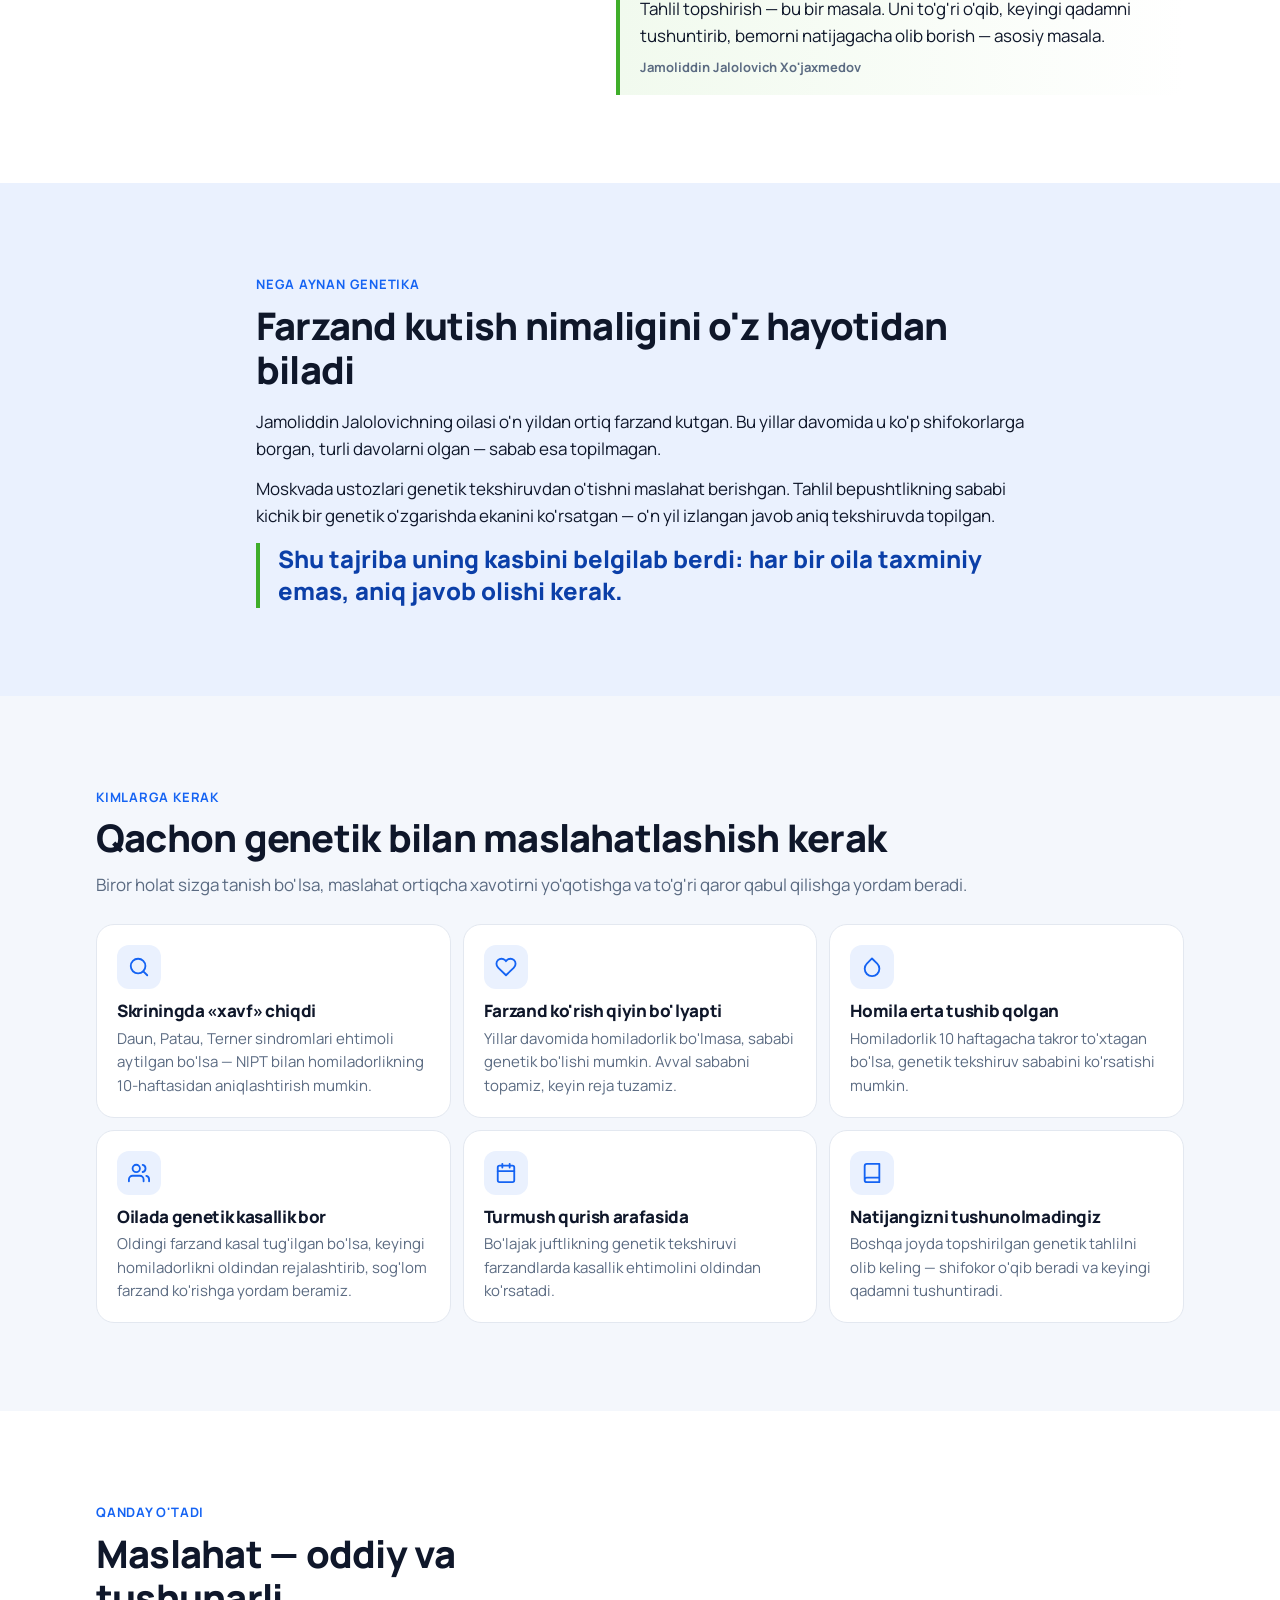
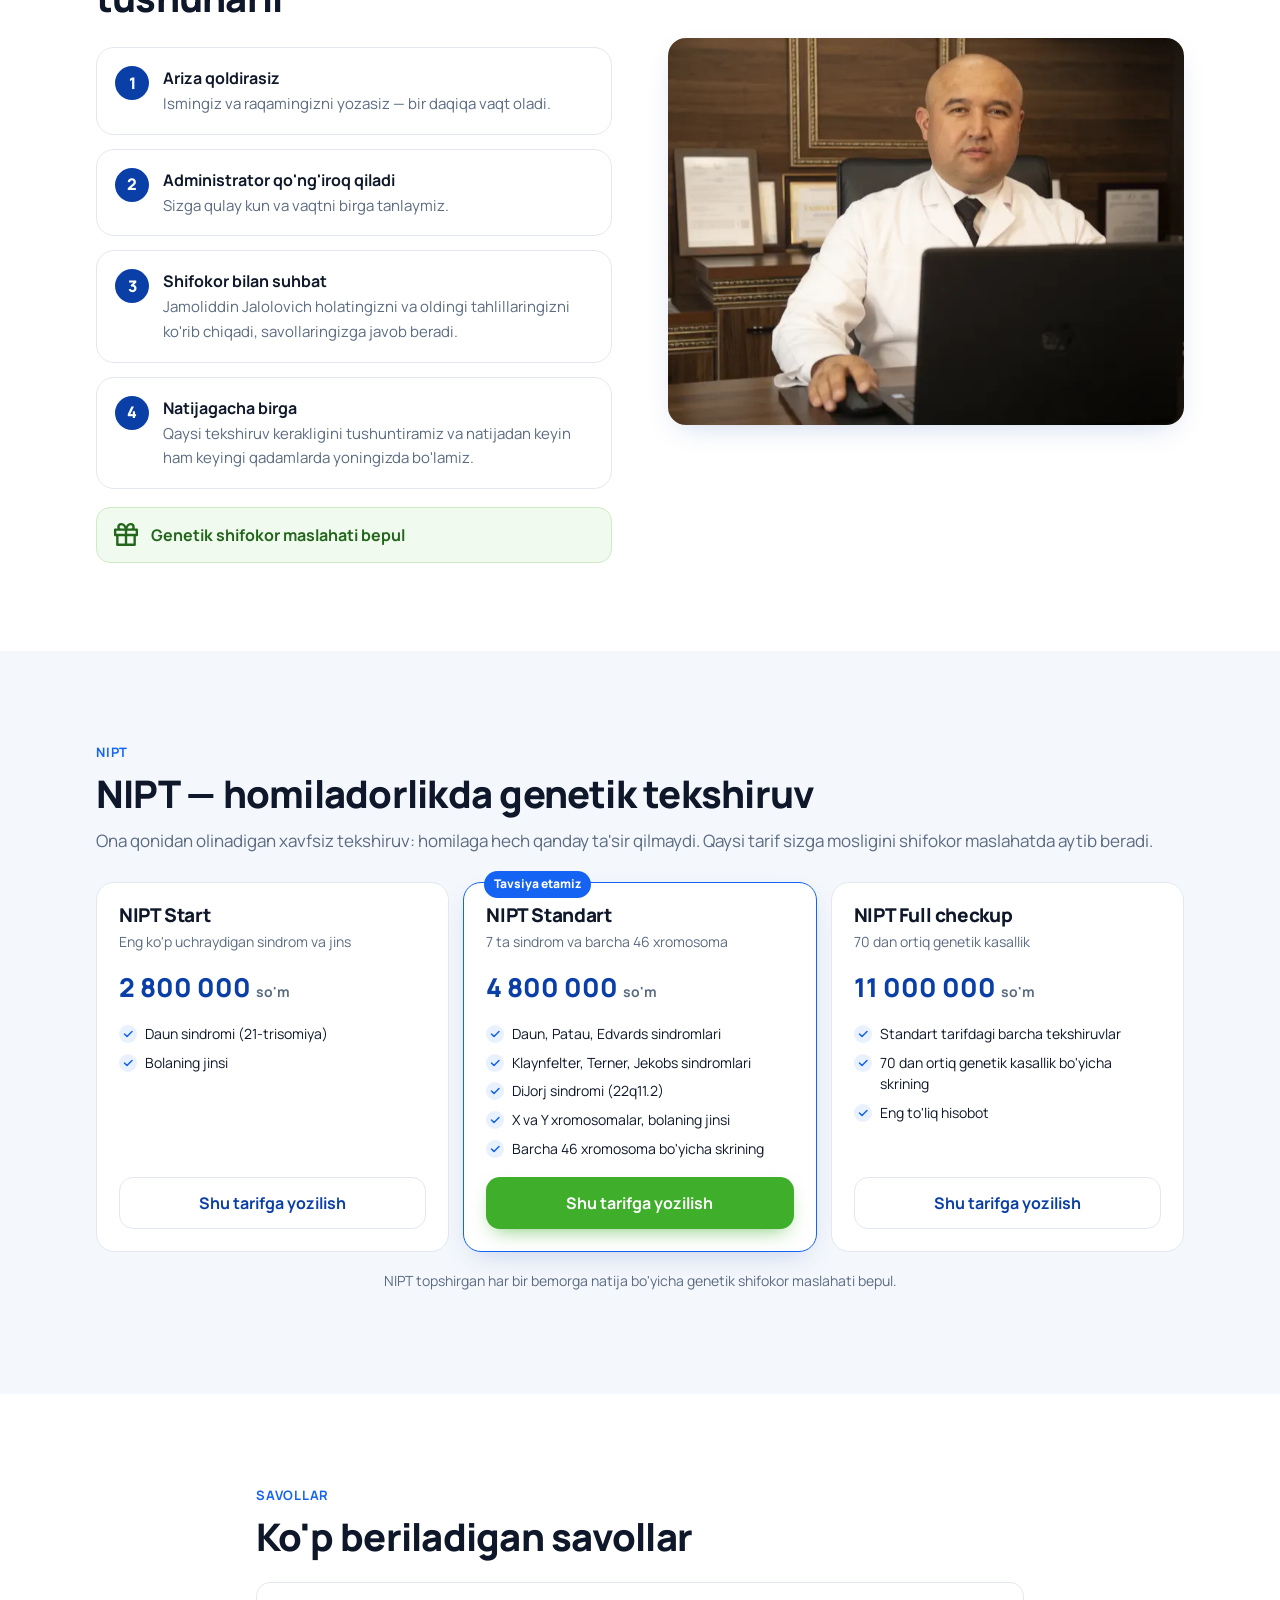
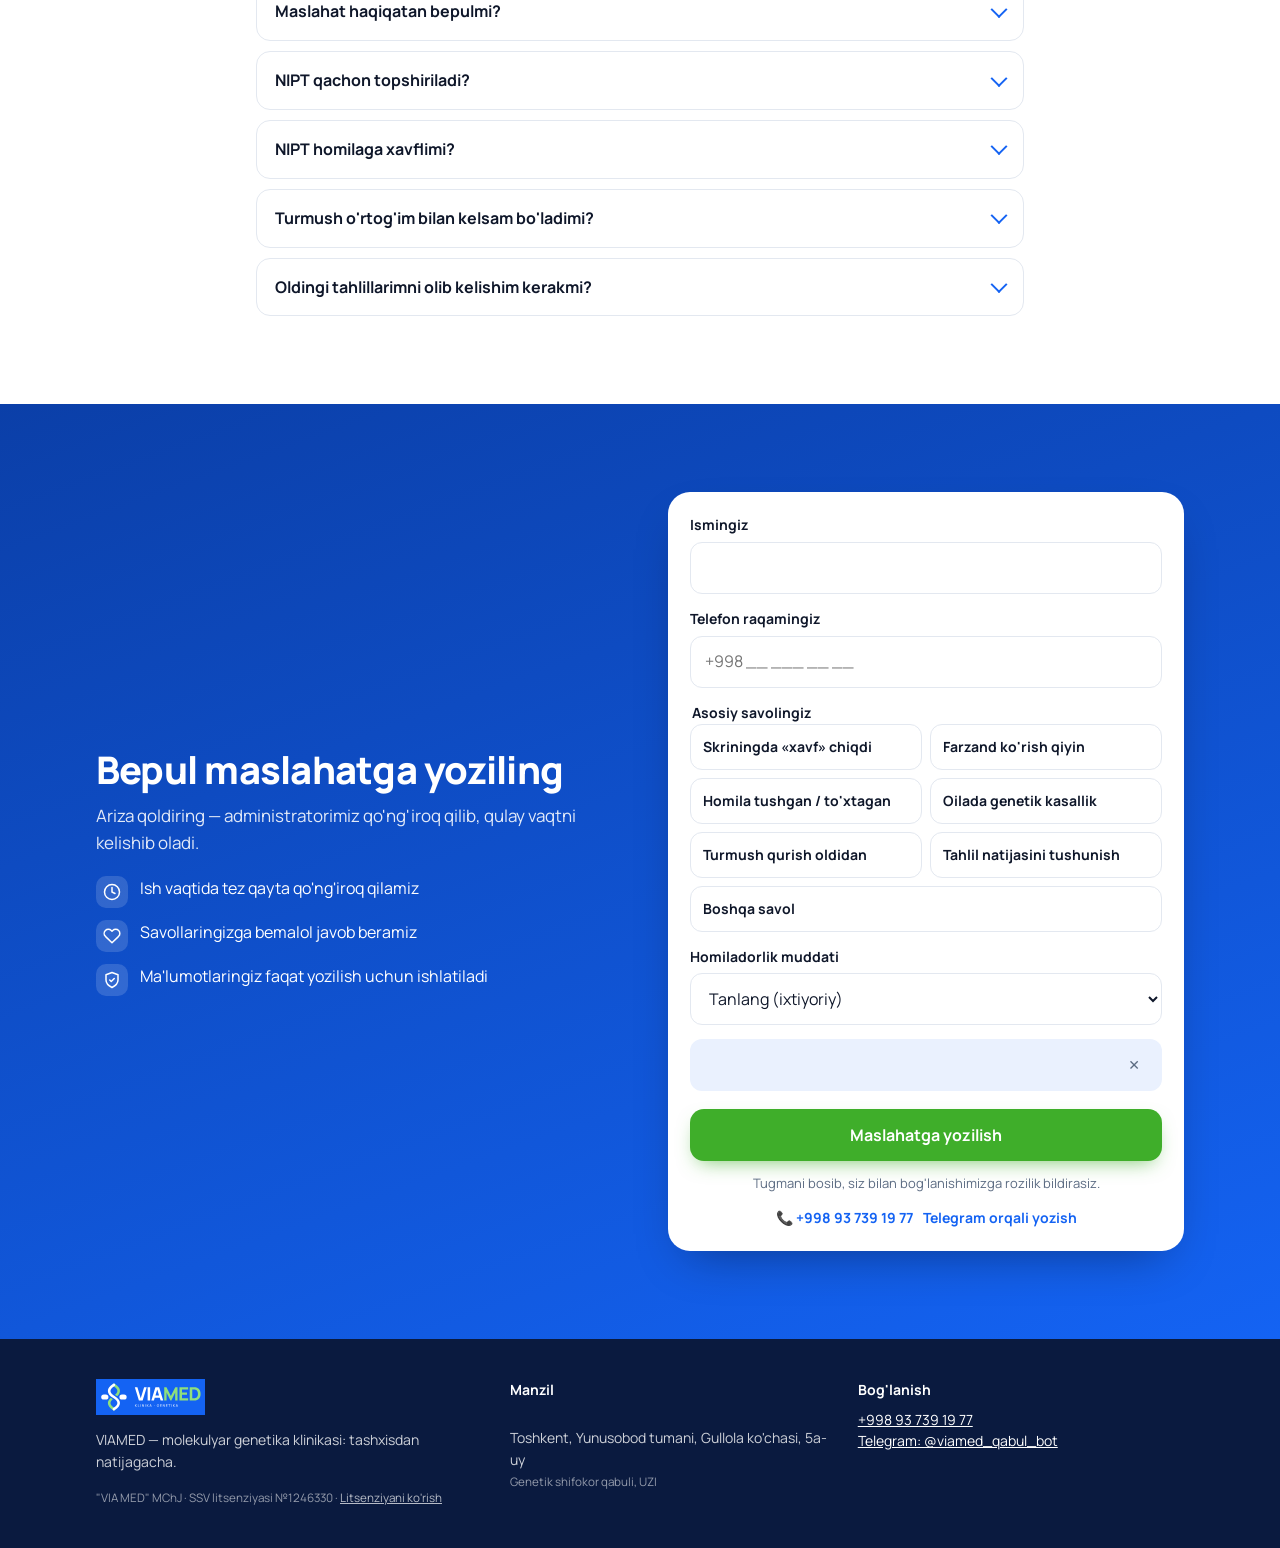
==== commit 41ad3702: "Genetik landing: 2 bosqichli forma (asosiy savol, holat, tahlil yuklash), Yashnobod manzili olib tas" ====
--- a/genetik/index.html
+++ b/genetik/index.html
@@ -130,7 +130,7 @@
         <div class="alert" id="form-alert" role="alert"></div>
         <div class="field" id="f-name">
           <label for="name" data-i18n="f_name"></label>
-          <input id="name" name="name" autocomplete="given-name" maxlength="80" required>
+          <input id="name" name="name" autocomplete="name" maxlength="80" required>
           <span class="err" data-i18n="e_name"></span>
         </div>
         <div class="field" id="f-phone">
@@ -139,21 +139,45 @@
           <span class="err" data-i18n="e_phone"></span>
         </div>
         <fieldset class="field">
-          <legend data-i18n="f_plan"></legend>
-          <div class="chips" id="plan-chips"></div>
+          <legend data-i18n="f_problem"></legend>
+          <div class="chips pills" id="problem-chips"></div>
         </fieldset>
         <div class="field">
           <label for="week" data-i18n="f_week"></label>
           <select id="week" name="week"></select>
         </div>
+        <div class="picked" id="picked" hidden><span id="picked-text"></span><button type="button" id="picked-x" aria-label="✕">✕</button></div>
         <div class="hp" aria-hidden="true"><label>Website <input name="website" tabindex="-1" autocomplete="off"></label></div>
         <button class="btn btn-primary" type="submit" id="submit" data-i18n="f_submit"></button>
         <p class="note" data-i18n="f_note"></p>
       </form>
+
+      <form id="details-form" class="step2" novalidate hidden>
+        <div class="step2-head">
+          <div class="ok sm"><svg width="22" height="22" viewBox="0 0 24 24" fill="none" stroke="currentColor" stroke-width="2.8" stroke-linecap="round" stroke-linejoin="round" aria-hidden="true"><path d="M5 12l5 5L20 7"/></svg></div>
+          <div><h3 id="s2-title"></h3><p data-i18n="s2_sub"></p></div>
+        </div>
+        <div class="alert" id="details-alert" role="alert"></div>
+        <div class="field">
+          <label for="details" data-i18n="s2_text"></label>
+          <textarea id="details" name="details" rows="4" maxlength="3000"></textarea>
+        </div>
+        <div class="field">
+          <span class="lbl" data-i18n="s2_files"></span>
+          <label class="drop" for="files"><svg width="22" height="22" viewBox="0 0 24 24" fill="none" stroke="currentColor" stroke-width="2" stroke-linecap="round" stroke-linejoin="round" aria-hidden="true"><path d="M21.4 11.1l-9.2 9.2a6 6 0 0 1-8.5-8.5l9.2-9.2a4 4 0 0 1 5.7 5.7l-9.2 9.2a2 2 0 0 1-2.8-2.8l8.5-8.5"/></svg><span data-i18n="s2_pick"></span></label>
+          <input id="files" type="file" accept="application/pdf,image/*" multiple hidden>
+          <ul class="files" id="file-list"></ul>
+          <small class="hint" data-i18n="s2_hint"></small>
+        </div>
+        <label class="consent"><input type="checkbox" id="consent"><span data-i18n="s2_consent"></span></label>
+        <button class="btn btn-primary" type="submit" id="details-submit" data-i18n="s2_send"></button>
+        <button class="btn-link" type="button" id="details-skip" data-i18n="s2_skip"></button>
+      </form>
+
       <div class="form-msg" role="status" aria-live="polite">
         <div class="ok"><svg width="34" height="34" viewBox="0 0 24 24" fill="none" stroke="currentColor" stroke-width="2.6" stroke-linecap="round" stroke-linejoin="round" aria-hidden="true"><path d="M5 12l5 5L20 7"/></svg></div>
         <h3 id="ok-title"></h3>
-        <p data-i18n="ok_text"></p>
+        <p id="ok-text"></p>
       </div>
       <div class="form-alt">
         <a href="tel:+998937391977">📞 +998 93 739 19 77</a>
--- a/genetik/styles.css
+++ b/genetik/styles.css
@@ -153,7 +153,7 @@
 .form-msg .ok{width:64px;height:64px;border-radius:50%;background:#EAF7E6;color:var(--green);display:grid;place-items:center;margin:0 auto 14px}
 .form-msg h3{font-size:22px;font-weight:800}
 .form-msg p{color:var(--muted);margin:10px 0 0}
-.form.sent form{display:none}
+.form.sent form{display:none!important}
 .form.sent .form-msg{display:block}
 .form-alt{margin-top:14px;display:flex;gap:10px;flex-wrap:wrap;justify-content:center;font-size:14px}
 .form-alt a{font-weight:700;text-decoration:none}
@@ -204,3 +204,32 @@
   footer{padding-bottom:40px}
 }
 @media (prefers-reduced-motion:reduce){*{scroll-behavior:auto!important;transition:none!important}}
+
+/* form v2 */
+.pills{grid-template-columns:1fr 1fr}
+.pills .chip span{min-height:46px;font-size:14px;padding:8px 12px;line-height:1.25}
+.pills .chip:last-child:nth-child(odd){grid-column:1/-1}
+.picked{display:flex;align-items:center;justify-content:space-between;gap:8px;background:var(--tint);border-radius:12px;padding:10px 12px;margin-bottom:14px;font-weight:700;font-size:14px;color:var(--navy)}
+.picked button{border:0;background:none;font:inherit;color:var(--muted);cursor:pointer;min-width:32px;min-height:32px}
+.step2-head{display:flex;gap:12px;align-items:flex-start;margin-bottom:14px}
+.step2-head h3{font-size:19px;font-weight:800}
+.step2-head p{margin:4px 0 0;color:var(--muted);font-size:14px}
+.ok.sm{width:40px;height:40px;flex:none;border-radius:50%;background:#EAF7E6;color:var(--green);display:grid;place-items:center}
+.field textarea{width:100%;border:1.5px solid var(--line);border-radius:12px;padding:12px 14px;font:inherit;font-size:16px;color:var(--ink);resize:vertical;min-height:110px}
+.field textarea:focus{border-color:var(--blue);outline:none;box-shadow:0 0 0 4px var(--tint)}
+.lbl{font-weight:700;font-size:14px}
+.drop{display:flex;align-items:center;justify-content:center;gap:10px;min-height:56px;border:1.5px dashed #B9C7DD;border-radius:12px;color:var(--blue);font-weight:700;cursor:pointer;background:var(--soft)}
+.drop:hover{border-color:var(--blue)}
+.files{list-style:none;margin:8px 0 0;padding:0;display:grid;gap:6px}
+.files li{display:flex;align-items:center;gap:8px;font-size:14px;background:var(--soft);border-radius:10px;padding:8px 10px}
+.files li .nm{flex:1;min-width:0;overflow:hidden;text-overflow:ellipsis;white-space:nowrap}
+.files li .st{font-size:12px;color:var(--muted);white-space:nowrap}
+.files li .st.ok{color:var(--green);font-weight:700}
+.files li .st.bad{color:#C62828;font-weight:700}
+.files li button{border:0;background:none;color:var(--muted);cursor:pointer;min-width:28px;min-height:28px;font:inherit}
+.hint{color:var(--muted);font-size:12.5px}
+.consent{display:flex;gap:10px;align-items:flex-start;font-size:13.5px;color:var(--muted);margin:4px 0 14px;cursor:pointer}
+.consent input{width:20px;height:20px;margin:1px 0 0;flex:none;accent-color:var(--blue)}
+.btn-link{display:block;width:100%;margin-top:8px;border:0;background:none;color:var(--muted);font:inherit;font-weight:700;font-size:14px;min-height:44px;cursor:pointer}
+.btn-link:hover{color:var(--navy)}
+#form-box{scroll-margin-top:76px}
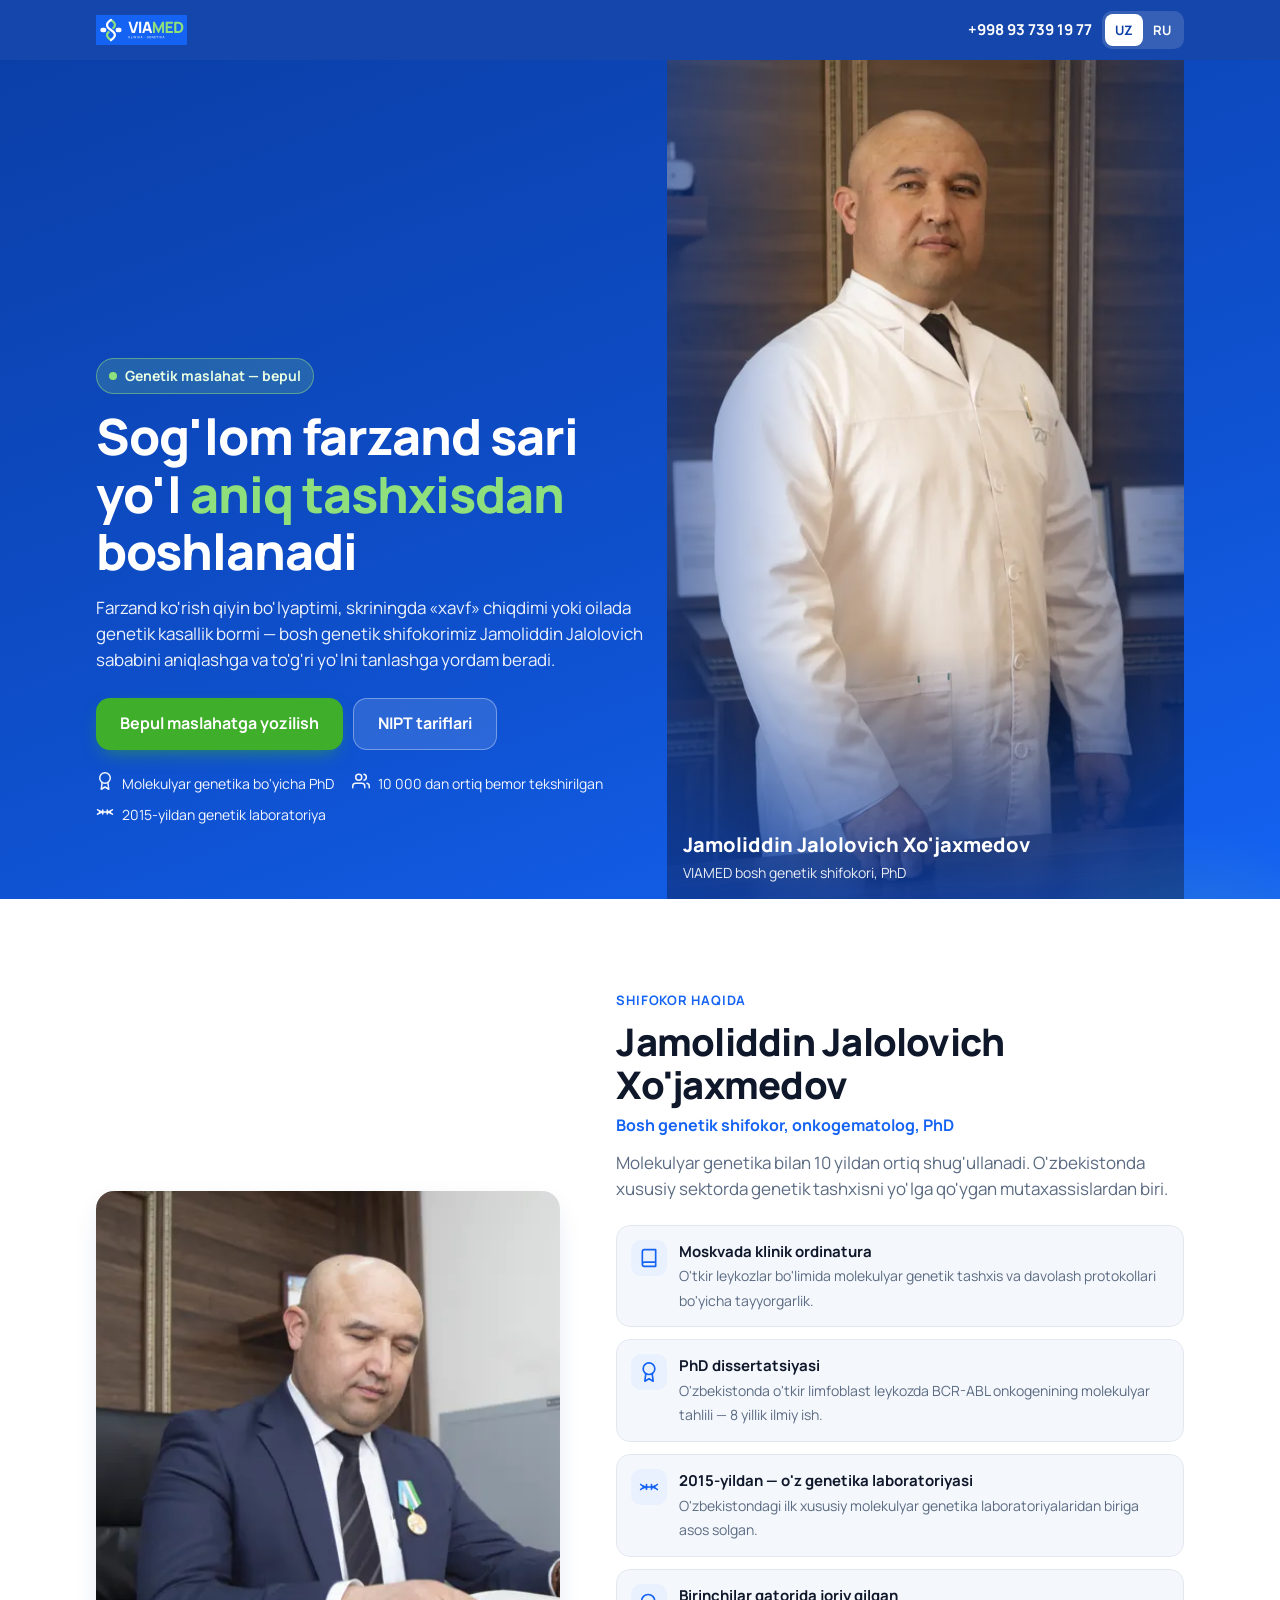
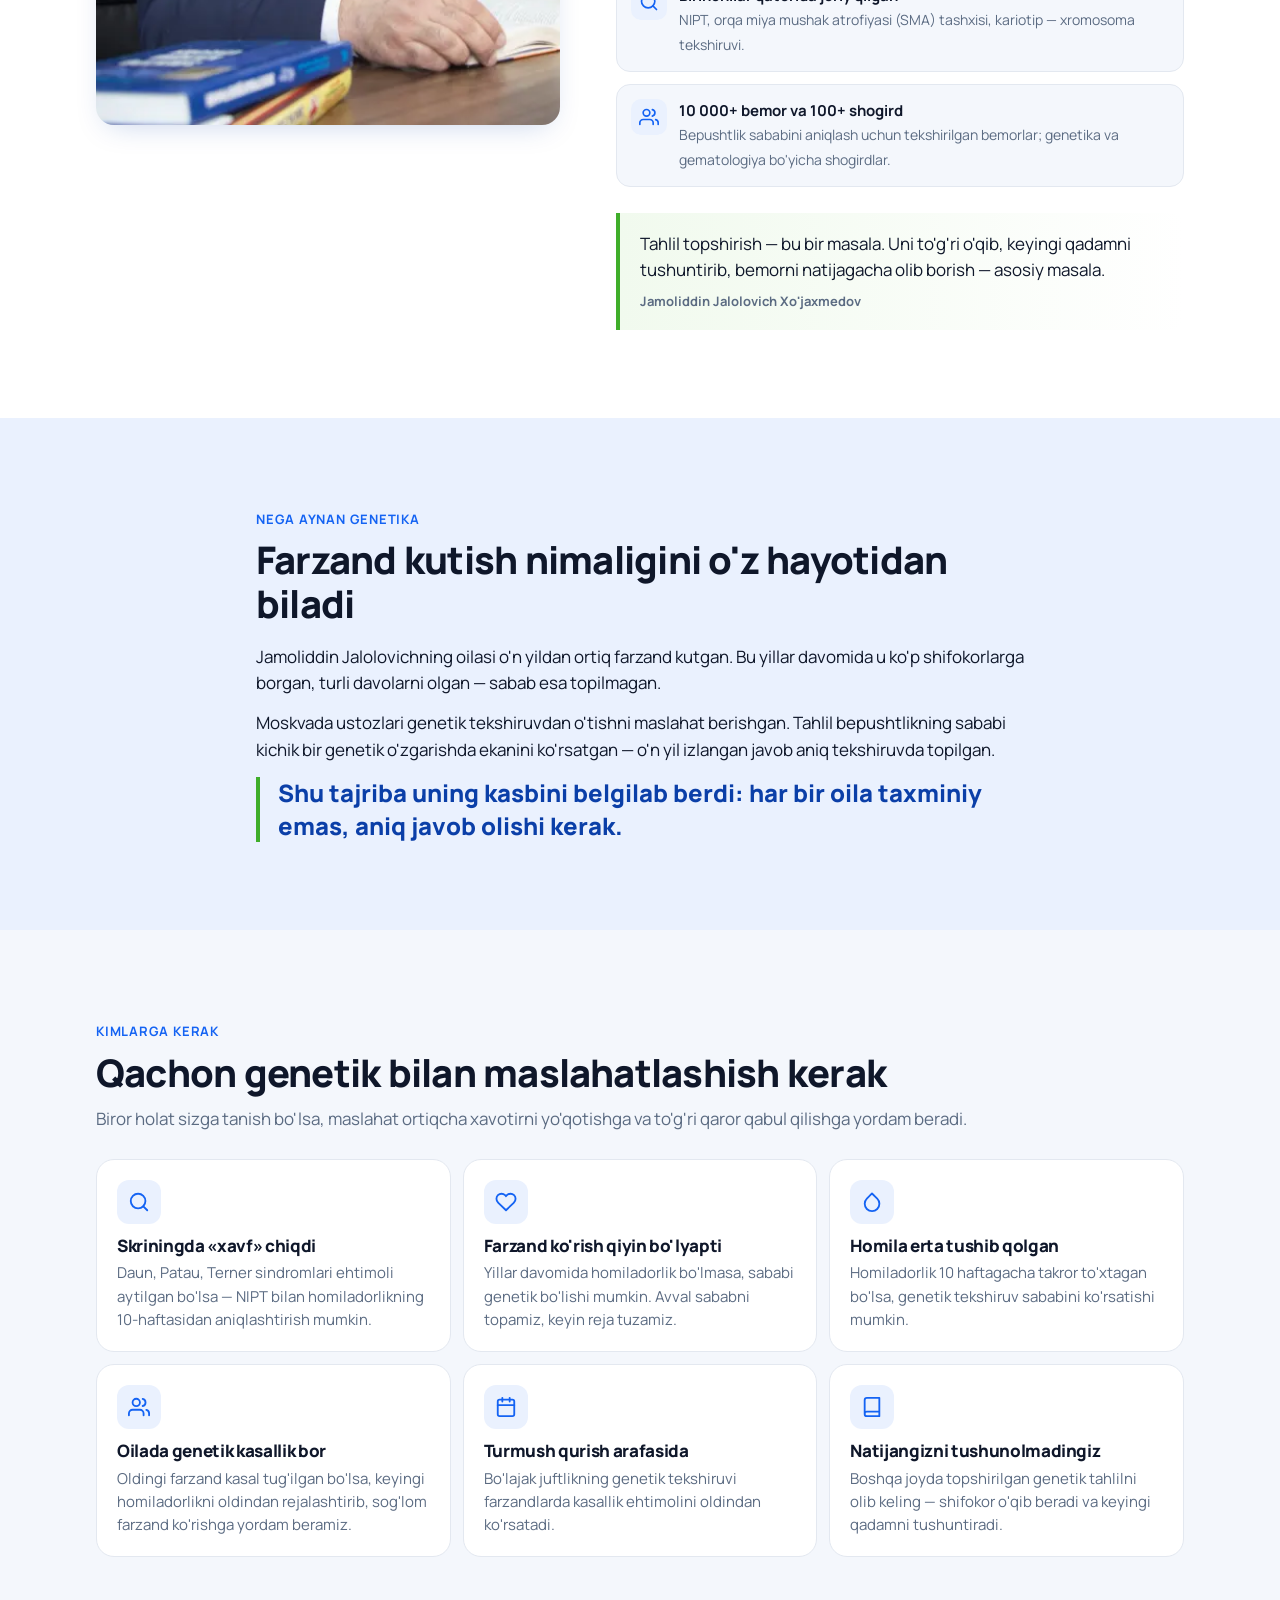
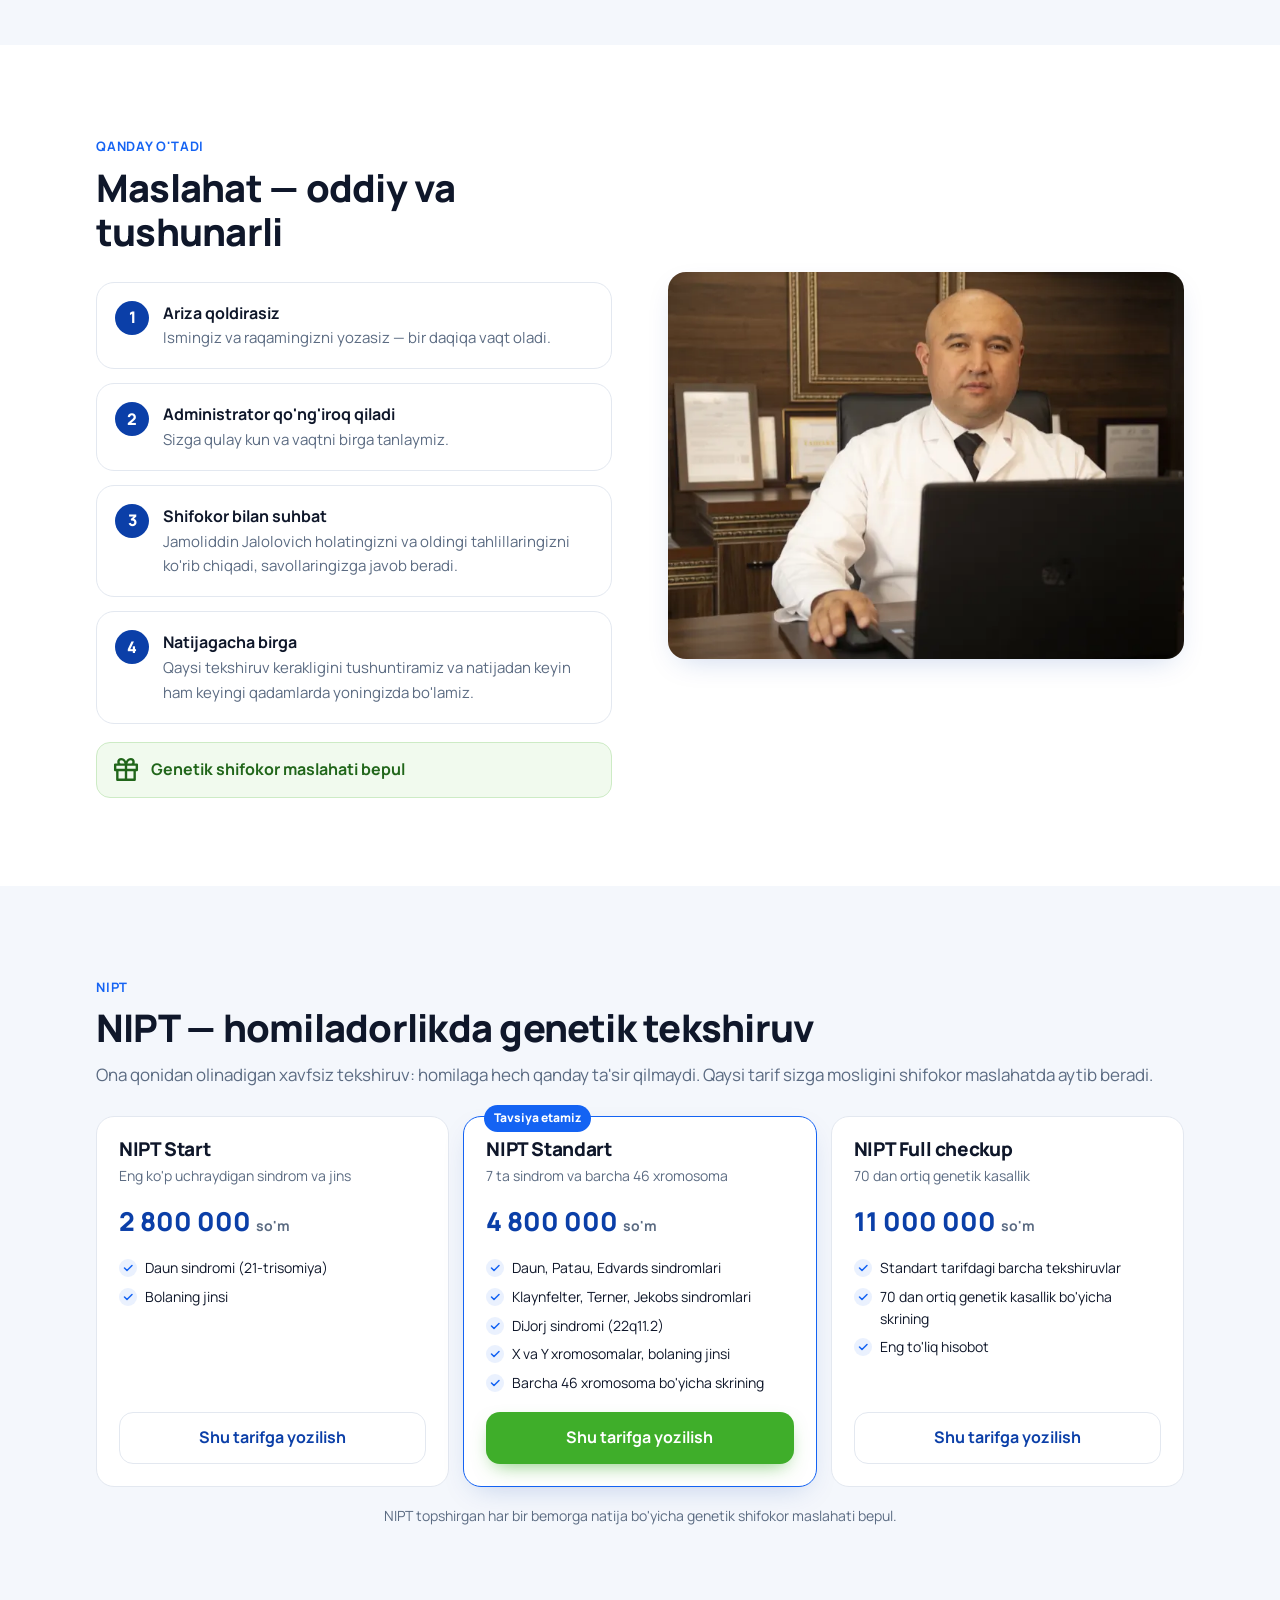
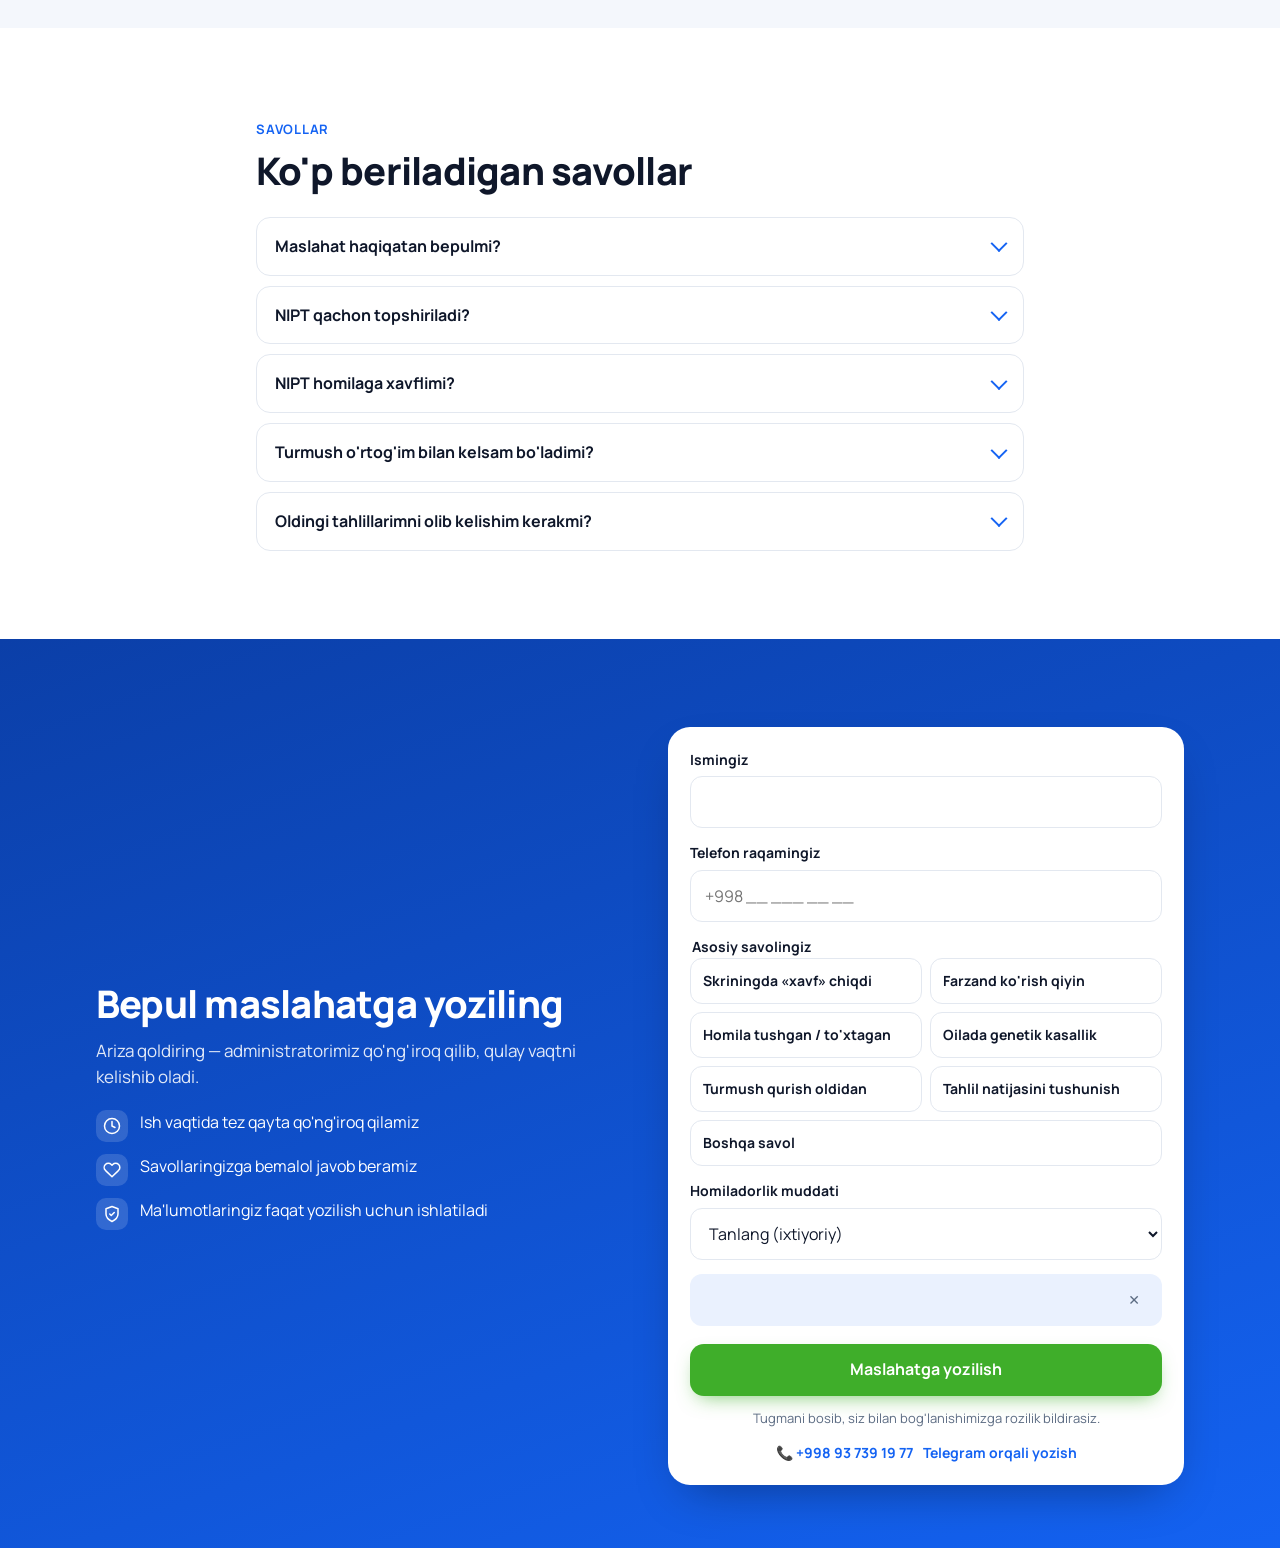
==== commit 7127bbe5: "Genetik landing: ishga tushirildi (REVIEW_MODE va noindex olib tashlandi) Co-Authored-By: Claude Opu" ====
--- a/genetik/index.html
+++ b/genetik/index.html
@@ -5,7 +5,6 @@
 <meta name="viewport" content="width=device-width,initial-scale=1,viewport-fit=cover">
 <title>Bepul genetik maslahat va NIPT | VIAMED</title>
 <meta name="description" content="Bosh genetik shifokor Jamoliddin Jalolovich Xo'jaxmedov bilan bepul genetik maslahat. Homiladorlikda NIPT — ona qonidan olinadigan xavfsiz genetik tekshiruv.">
-<meta name="robots" content="noindex, nofollow">
 <meta name="theme-color" content="#0B3FA8">
 <meta property="og:type" content="website">
 <meta property="og:title" content="Bepul genetik maslahat — VIAMED">
@@ -208,7 +207,6 @@
   <a class="btn btn-primary" href="#yozilish" data-plan="consult" data-i18n="sticky_cta"></a>
 </div>
 
-<script>window.REVIEW_MODE=true /* shifokor ko'rib chiqishi uchun: forma ariza yubormaydi. Tasdiqdan keyin olib tashlang */</script>
 <script src="content.js"></script>
 <script src="app.js"></script>
 </body>
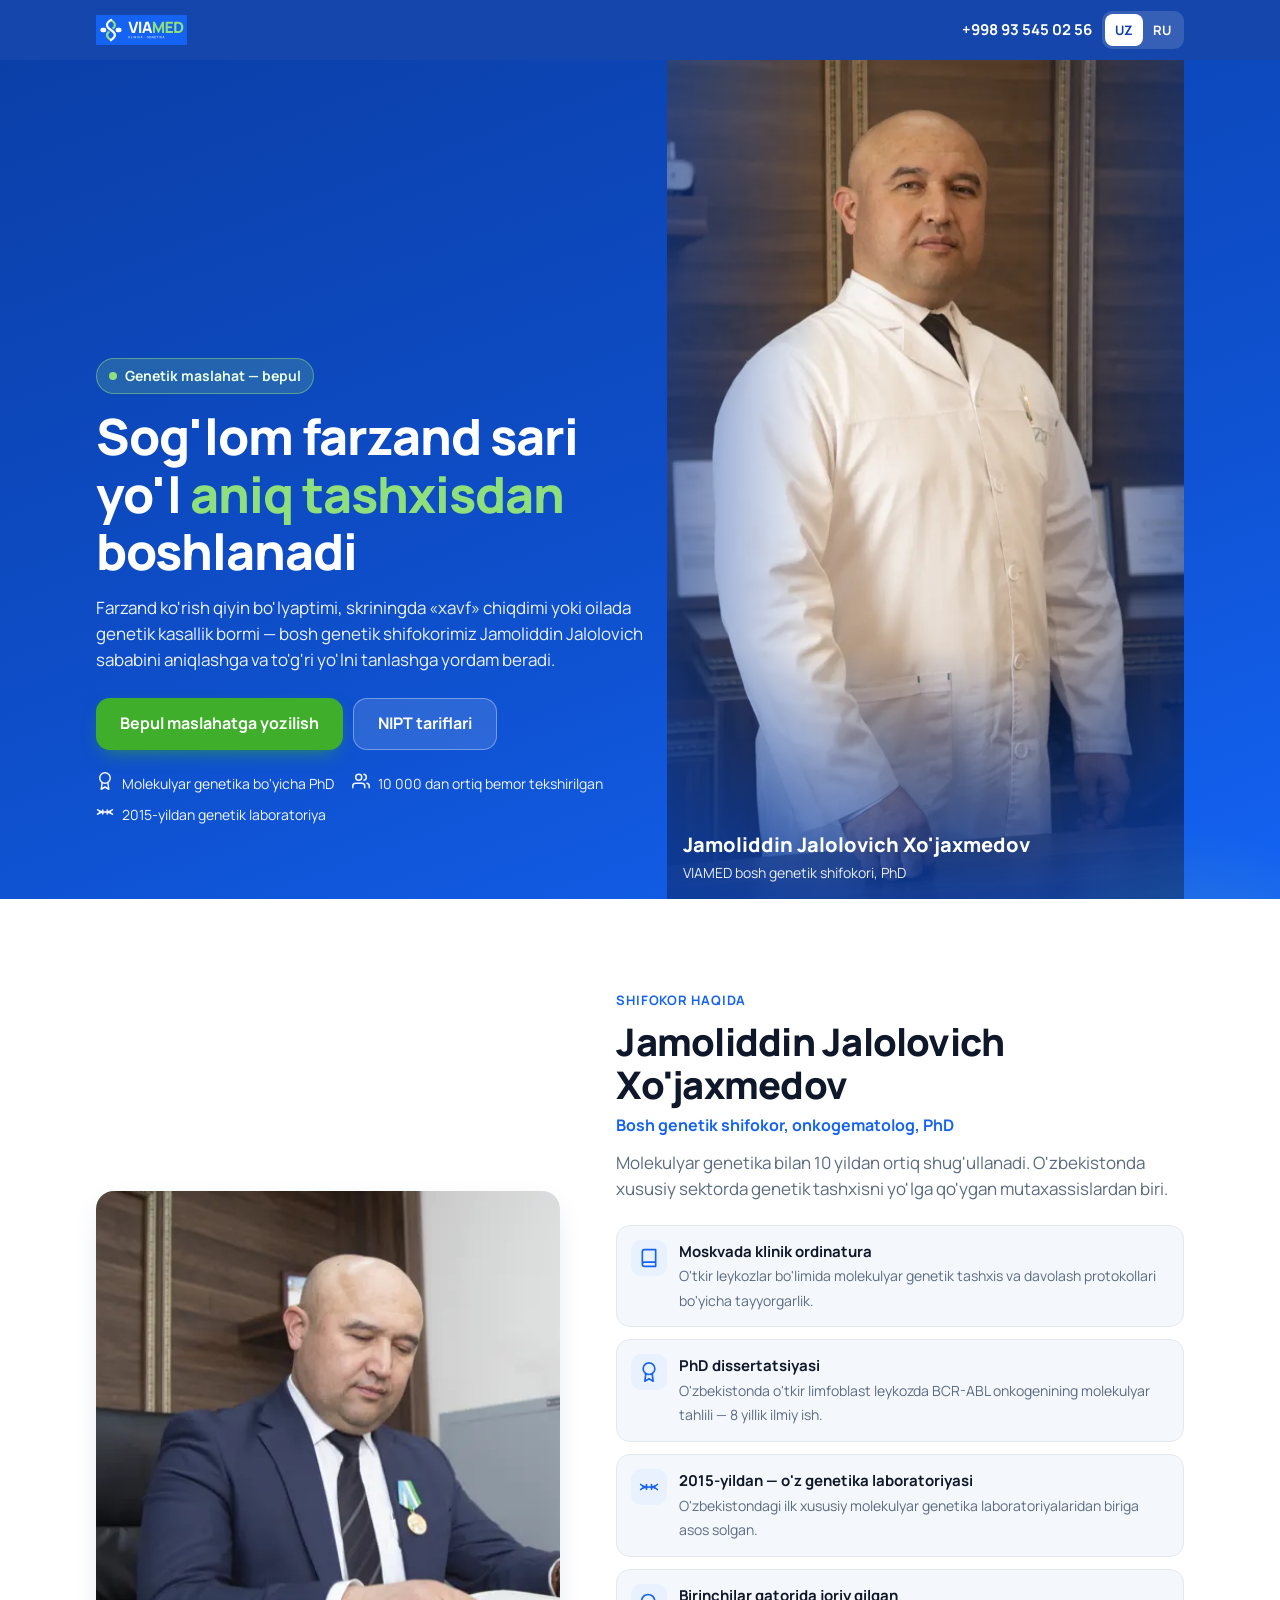
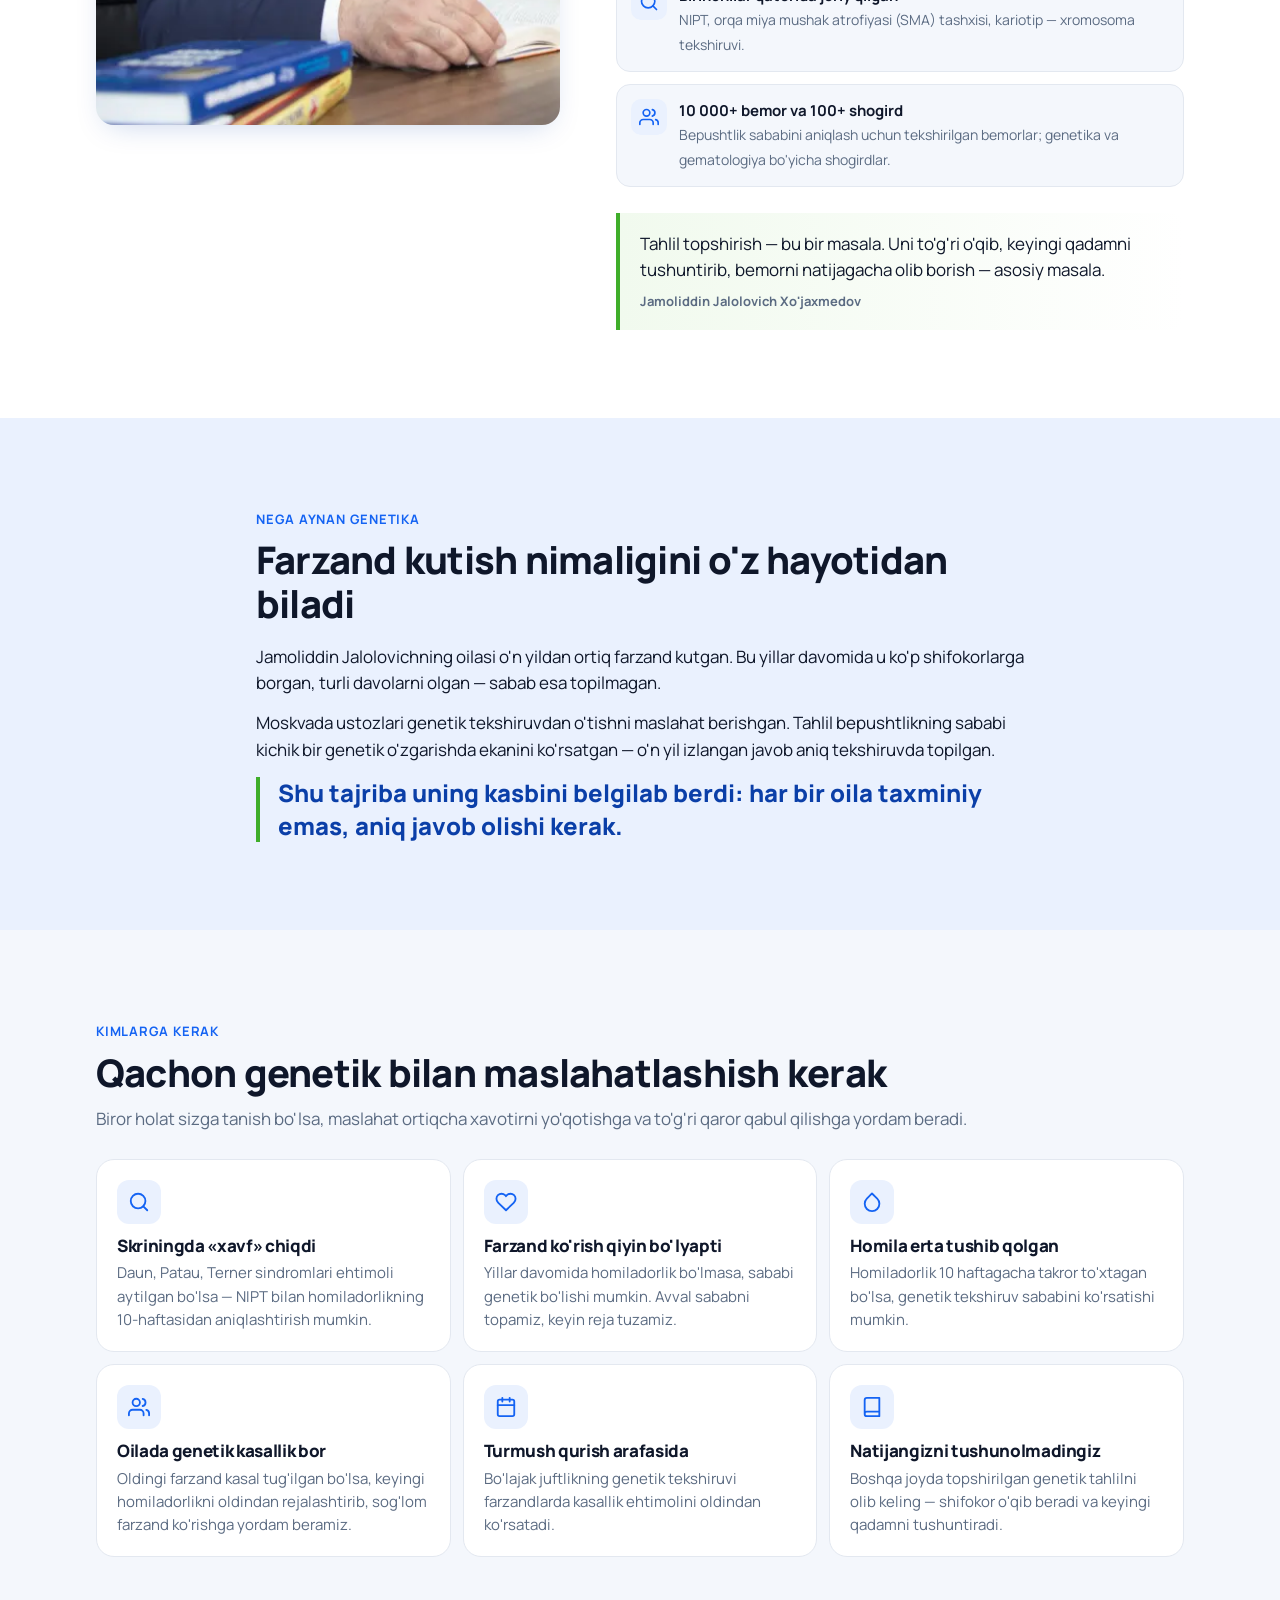
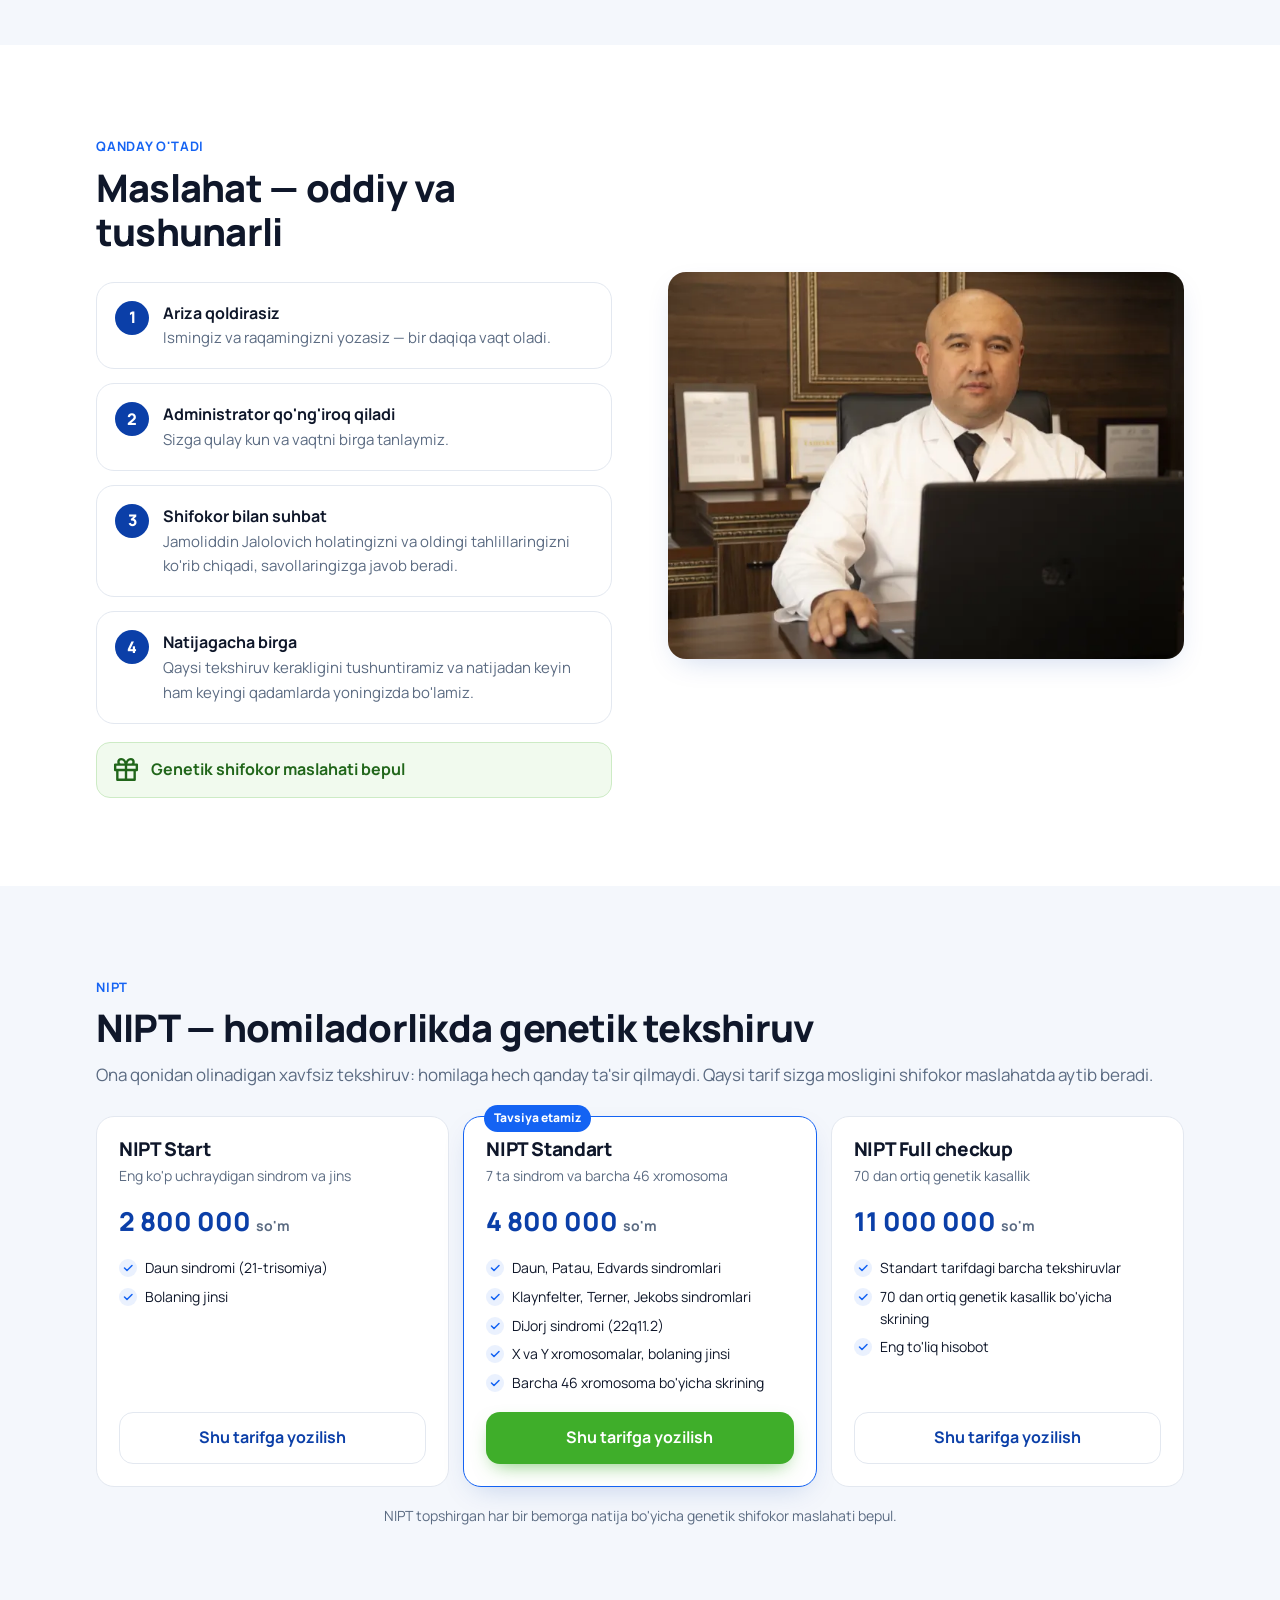
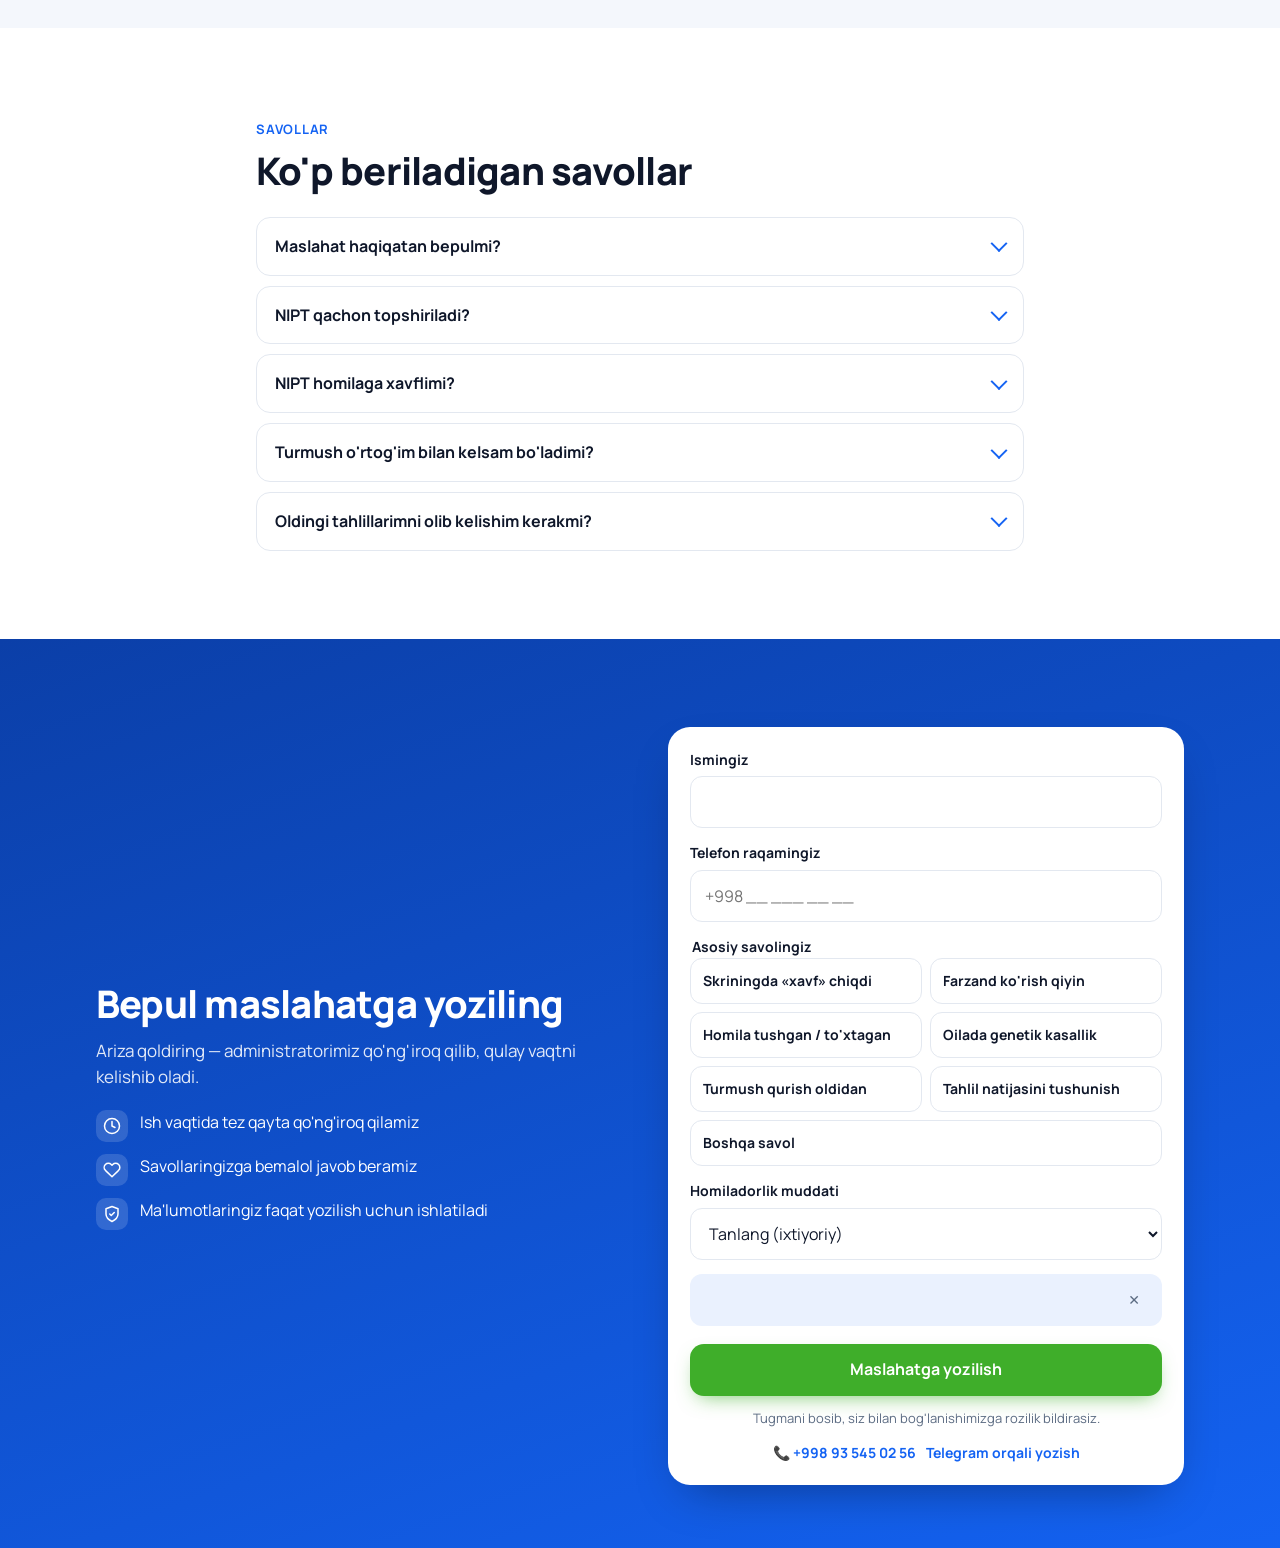
==== commit 4f18be64: "Genetik landing: telefon +998 93 545 02 56 Co-Authored-By: Claude Opus 5.5 <noreply@anthropic.com>" ====
--- a/genetik/index.html
+++ b/genetik/index.html
@@ -14,6 +14,7 @@
 <link rel="preload" as="font" type="font/woff2" href="fonts/manrope-latin-800-normal.woff2" crossorigin>
 <link rel="preload" as="image" href="img/jj-coat-600.webp" media="(max-width:959px)">
 <link rel="stylesheet" href="styles.css">
+<script>!function(f,b,e,v,n,t,s){if(f.fbq)return;n=f.fbq=function(){n.callMethod?n.callMethod.apply(n,arguments):n.queue.push(arguments)};if(!f._fbq)f._fbq=n;n.push=n;n.loaded=!0;n.version="2.0";n.queue=[];t=b.createElement(e);t.async=!0;t.src=v;s=b.getElementsByTagName(e)[0];s.parentNode.insertBefore(t,s)}(window,document,"script","https://connect.facebook.net/en_US/fbevents.js");fbq("init","1644724173966351");fbq("track","PageView");</script>
 </head>
 <body>
 
@@ -21,7 +22,7 @@
   <div class="wrap">
     <a class="logo" href="#" aria-label="VIAMED"><img src="viamed-logo-gorizontal-oq.svg" alt="VIAMED" width="92" height="30"></a>
     <div class="top-r">
-      <a class="top-phone" href="tel:+998937391977">+998 93 739 19 77</a>
+      <a class="top-phone" href="tel:+998935450256">+998 93 545 02 56</a>
       <div class="lang" role="group" aria-label="Til / Язык">
         <button type="button" data-lang="uz" aria-pressed="true">UZ</button>
         <button type="button" data-lang="ru" aria-pressed="false">RU</button>
@@ -179,7 +180,7 @@
         <p id="ok-text"></p>
       </div>
       <div class="form-alt">
-        <a href="tel:+998937391977">📞 +998 93 739 19 77</a>
+        <a href="tel:+998935450256">📞 +998 93 545 02 56</a>
         <a href="https://t.me/viamed_qabul_bot?start=genetik" target="_blank" rel="noopener" data-i18n="alt_tg"></a>
       </div>
     </div>
@@ -197,13 +198,13 @@
     <div class="addr" id="addr"></div>
     <div>
       <b data-i18n="foot_contact"></b>
-      <p style="margin:8px 0 0"><a href="tel:+998937391977">+998 93 739 19 77</a><br><a href="https://t.me/viamed_qabul_bot?start=genetik" target="_blank" rel="noopener">Telegram: @viamed_qabul_bot</a></p>
+      <p style="margin:8px 0 0"><a href="tel:+998935450256">+998 93 545 02 56</a><br><a href="https://t.me/viamed_qabul_bot?start=genetik" target="_blank" rel="noopener">Telegram: @viamed_qabul_bot</a></p>
     </div>
   </div>
 </footer>
 
 <div class="sticky" id="sticky">
-  <a class="btn btn-call" href="tel:+998937391977" aria-label="Qo'ng'iroq"><svg width="22" height="22" viewBox="0 0 24 24" fill="none" stroke="currentColor" stroke-width="2.2" stroke-linecap="round" stroke-linejoin="round" aria-hidden="true"><path d="M22 16.9v3a2 2 0 0 1-2.2 2 19.8 19.8 0 0 1-8.6-3.1 19.5 19.5 0 0 1-6-6A19.8 19.8 0 0 1 2.1 4.2 2 2 0 0 1 4.1 2h3a2 2 0 0 1 2 1.7c.1.9.4 1.8.7 2.7a2 2 0 0 1-.5 2.1L8 9.8a16 16 0 0 0 6 6l1.3-1.3a2 2 0 0 1 2.1-.4c.9.3 1.8.6 2.7.7a2 2 0 0 1 1.7 2z"/></svg></a>
+  <a class="btn btn-call" href="tel:+998935450256" aria-label="Qo'ng'iroq"><svg width="22" height="22" viewBox="0 0 24 24" fill="none" stroke="currentColor" stroke-width="2.2" stroke-linecap="round" stroke-linejoin="round" aria-hidden="true"><path d="M22 16.9v3a2 2 0 0 1-2.2 2 19.8 19.8 0 0 1-8.6-3.1 19.5 19.5 0 0 1-6-6A19.8 19.8 0 0 1 2.1 4.2 2 2 0 0 1 4.1 2h3a2 2 0 0 1 2 1.7c.1.9.4 1.8.7 2.7a2 2 0 0 1-.5 2.1L8 9.8a16 16 0 0 0 6 6l1.3-1.3a2 2 0 0 1 2.1-.4c.9.3 1.8.6 2.7.7a2 2 0 0 1 1.7 2z"/></svg></a>
   <a class="btn btn-primary" href="#yozilish" data-plan="consult" data-i18n="sticky_cta"></a>
 </div>
 
